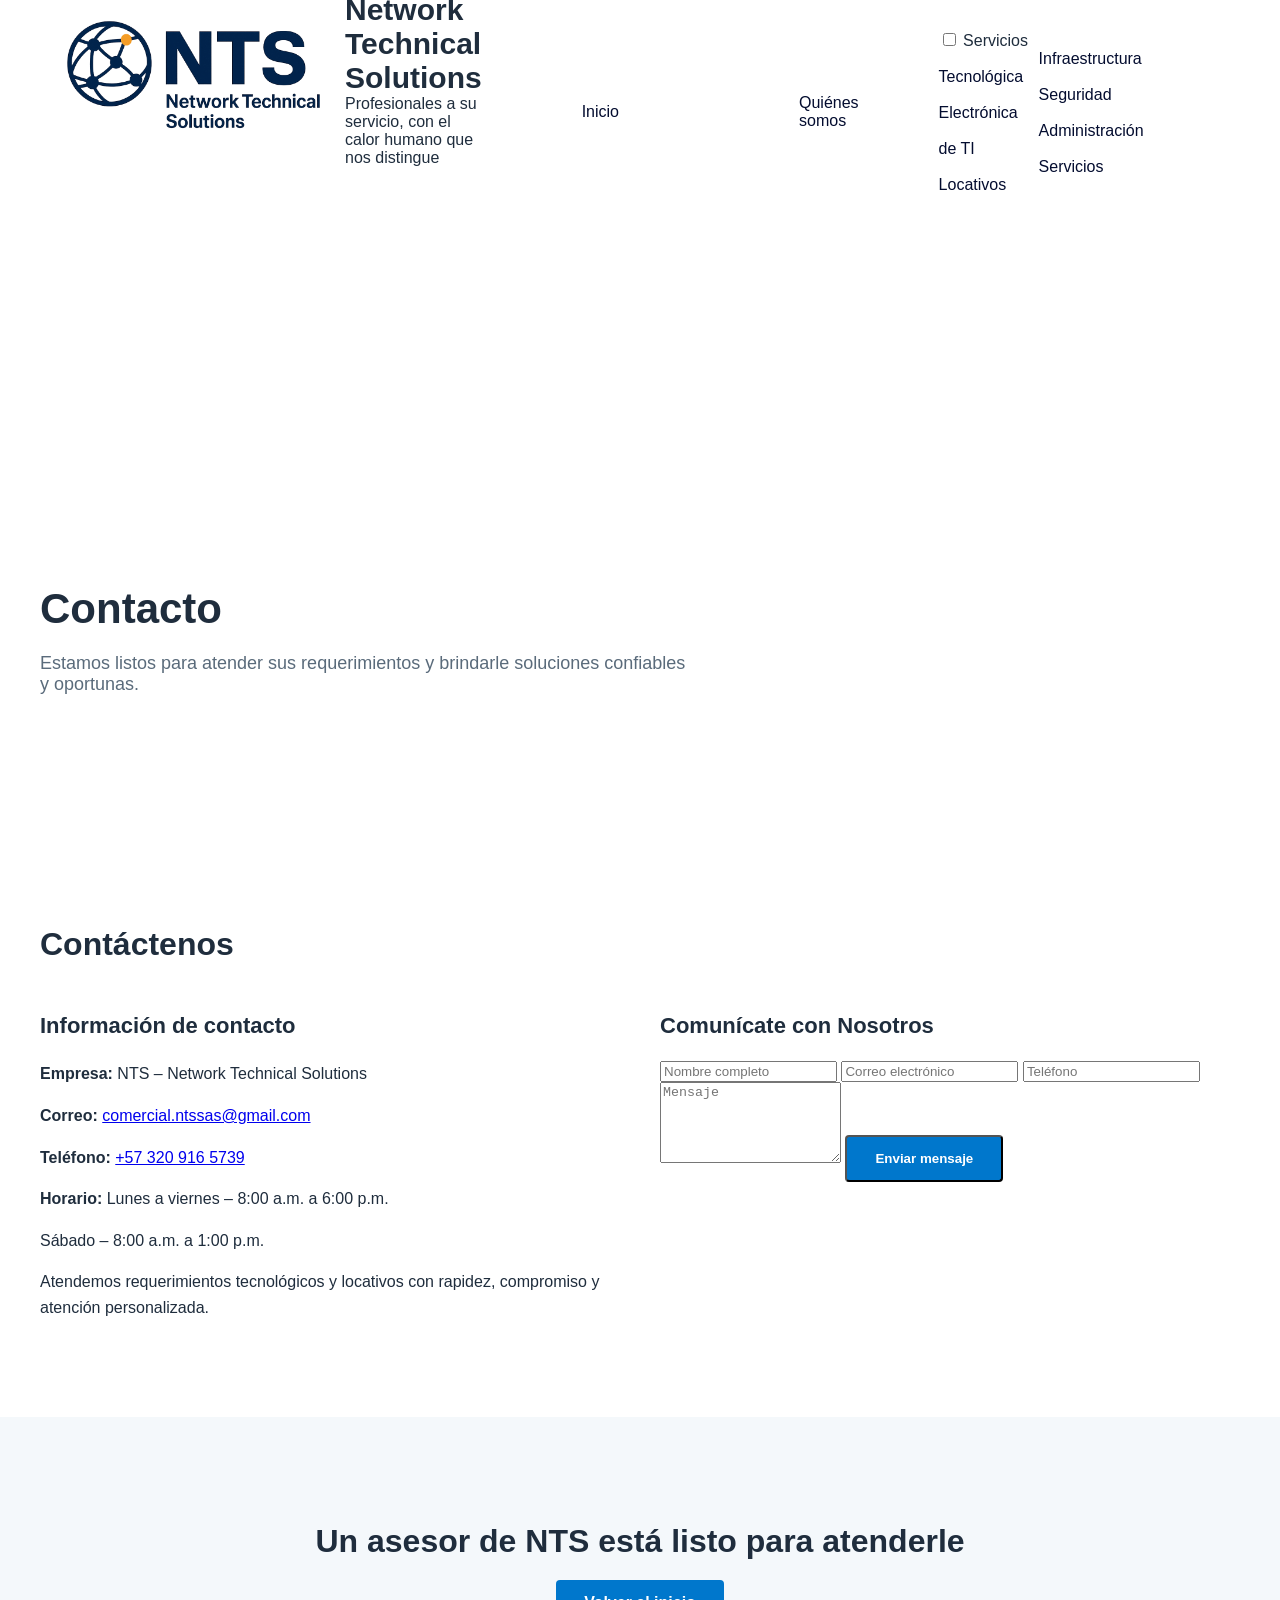
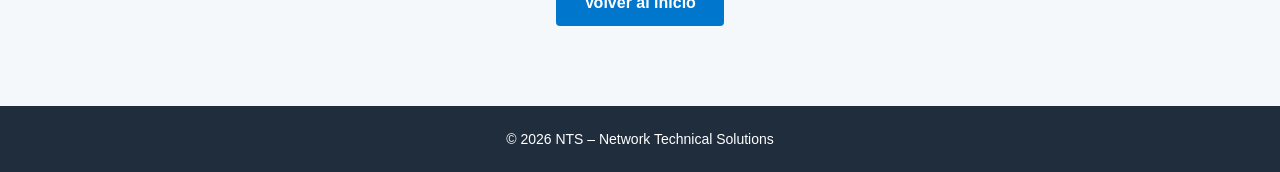
==== contacto.html @ 9fb63acd "Update contacto.html" ====
<!DOCTYPE html>
<html lang="es">
<head>
    <meta charset="UTF-8">
    <title>Contacto | NTS</title>
    <meta name="viewport" content="width=device-width, initial-scale=1.0">

    <link rel="stylesheet" href="css/style.css">
</head>

<body>

<!-- ================= HEADER ================= -->
<header>
    <div class="logo">
        <img src="img/logo-nts.png" alt="Logo NTS">
        <div class="logo-text">
            <h1>Network Technical Solutions</h1>
            <p>Profesionales a su servicio, con el calor humano que nos distingue</p>
        </div>
    </div>

     <nav class="main-nav">
    <a href="index.html">Inicio</a>
    <a href="quienes-somos.html">Quiénes somos</a>

    <div class="dropdown">
    <input type="checkbox" id="menu-servicios">
    <label for="menu-servicios">Servicios</label>

    <div class="dropdown-content">
        <a href="servicios-infraestructura.html">Infraestructura Tecnológica</a>
        <a href="servicios-seguridad-electronica.html">Seguridad Electrónica</a>
        <a href="servicios-administracion-ti.html">Administración de TI</a>
        <a href="servicios-locativos.html">Servicios Locativos</a>
    </div>
</div>

    <a href="contacto.html">Contacto</a>
<nav class="main-nav">
</header>

<!-- ================= HERO ================= -->
<section class="hero">
    <h2>Contacto</h2>
    <p>
        Estamos listos para atender sus requerimientos y brindarle
        soluciones confiables y oportunas.
    </p>
</section>

<!-- ================= CONTACTO ================= -->
<section>
    <h2 class="section-title">Contáctenos</h2>

    <div class="services">

        <!-- DATOS -->
        <div class="service-box">
            <h3>Información de contacto</h3>

            <p><strong>Empresa:</strong> NTS – Network Technical Solutions</p>

            <p><strong>Correo:</strong> 
            <a href="mailto:comercial.ntssas@gmail.com">comercial.ntssas@gmail.com</a>
            </p>

            <p><strong>Teléfono:</strong> 
            <a href="tel:+573209165739">+57 320 916 5739</a>
            </p>

            <p><strong>Horario:</strong> Lunes a viernes – 8:00 a.m. a 6:00 p.m.</p>
            <p>Sábado – 8:00 a.m. a 1:00 p.m.</p>

            <p>
                Atendemos requerimientos tecnológicos y locativos
                con rapidez, compromiso y atención personalizada.
            </p>
        </div>

        <!-- FORMULARIO -->
        <div class="service-box">
            <h3>Comunícate con Nosotros</h3>

            <form class="contact-form" action="https://formspree.io/f/mgonoewr" method="POST">

                <input type="text" name="nombre" placeholder="Nombre completo" required>

                <input type="email" name="email" placeholder="Correo electrónico" required>

                <input type="text" name="telefono" placeholder="Teléfono">

                <textarea name="mensaje" placeholder="Mensaje" rows="5" required></textarea>

                <button type="submit" class="btn">Enviar mensaje</button>

            </form>
        </div>

    </div>
</section>
<!-- ================= CTA ================= -->
<section class="cta">
    <h2>Un asesor de NTS está listo para atenderle</h2>
    <a href="index.html" class="btn">Volver al inicio</a>
</section>

<!-- ================= FOOTER ================= -->
<footer>
    © 2026 NTS – Network Technical Solutions
</footer>

</body>
</html>
---- css/style.css ----
/* =====================
   ESTILOS GENERALES
===================== */
body {
    margin: 0;
    font-family: Arial, Helvetica, sans-serif;
    color: #1f2d3d;
    background-color: #ffffff;
}

/* =====================
   HEADER
===================== */
header {
    position: relative;
    display: flex;
    align-items: flex-start;
    justify-content: space-between;
    padding: 30px 40px;

    min-height: 400px;

    background-size: contain;
    background-position: center 150px;
    background-repeat: no-repeat;

    animation: slider 25s infinite;
}

/* Animación */
@keyframes slider {
    10% {
        background-image: url("../img/foto-corporativa-2.png");
    }
    15% {
        background-image: url("../img/cableado.png");
    }
    50% {
        background-image: url("../img/seguridad.png");
    }
    75% {
        background-image: url("../img/infraestructura.png");
    }
    100% {
        background-image: url("../img/servicios-locativos.png");
    }
}
/* Asegura que el contenido esté sobre el overlay */
header * {
    position: center;
    z-index: 1;
}


/* =====================
   LOGO Y TEXTO
===================== */
.logo {
    display: flex;
    align-items: center;
    gap: 5px;
    margin-top: -100px; /* ⬅ SUBE EL LOGO */
}

.logo img {
    height: 300px;
}

.logo-text h1 {
    margin: 0;
    font-size: 30px;
    color: #1f2d3d;
}

.logo-text p {
    margin: 0;
    font-size: 16px;
    color: #1f2d3d;
}

/* =====================
   MENÚ
===================== */
.main-nav {
    display: flex;
    align-items: center;
    gap: 80px; /* ⬅ separación IGUAL para todos */
}
nav a {
    margin-left: 100px;
    text-decoration: none;
    color: #030c2f;
    font-weight: 500;
}

nav a:hover {
    color: #ffe4cf;
}

/* =====================
   HERO
===================== */
.hero {
    padding: 90px 40px;
    max-width: 1200px;
    margin: auto;
}

.hero h2 {
    font-size: 42px;
    max-width: 800px;
    margin-bottom: 20px;
}

.hero p {
    font-size: 18px;
    max-width: 650px;
    color: #5a6b7b;
    margin-bottom: 35px;
}

/* =====================
   BOTONES
===================== */
.btn {
    display: inline-block;
    padding: 14px 28px;
    background-color: #0077cc;
    color: #ffffff;
    text-decoration: none;
    border-radius: 4px;
    font-weight: bold;
}

.btn:hover {
    background-color: #005fa3;
}

/* =====================
   SECCIONES
===================== */
section {
    padding: 80px 40px;
    max-width: 1200px;
    margin: auto;
}

.section-title {
    font-size: 32px;
    margin-bottom: 50px;
}

/* =====================
   SERVICIOS
===================== */
.services {
    display: grid;
    grid-template-columns: repeat(auto-fit, minmax(280px, 1fr));
    gap: 40px;
}

.service-box h3 {
    margin-top: 0;
    font-size: 22px;
}

.service-box p {
    color: #1f2d3d;
    line-height: 1.6;
}

/* =====================
   PROCESO
===================== */
.process {
    display: grid;
    grid-template-columns: repeat(auto-fit, minmax(220px, 1fr));
    gap: 30px;
}

.process-step {
    border-left: 3px solid #0077cc;
    padding-left: 20px;
}

/* =====================
   CTA
===================== */
.cta {
    background-color: #f4f8fb;
    text-align: center;
    padding: 80px 40px;
}

.cta h2 {
    font-size: 32px;
    margin-bottom: 20px;
}

/* =====================
   FOOTER
===================== */
footer {
    background-color: #1f2d3d;
    color: #ffffff;
    text-align: center;
    padding: 25px;
    font-size: 14px;
}
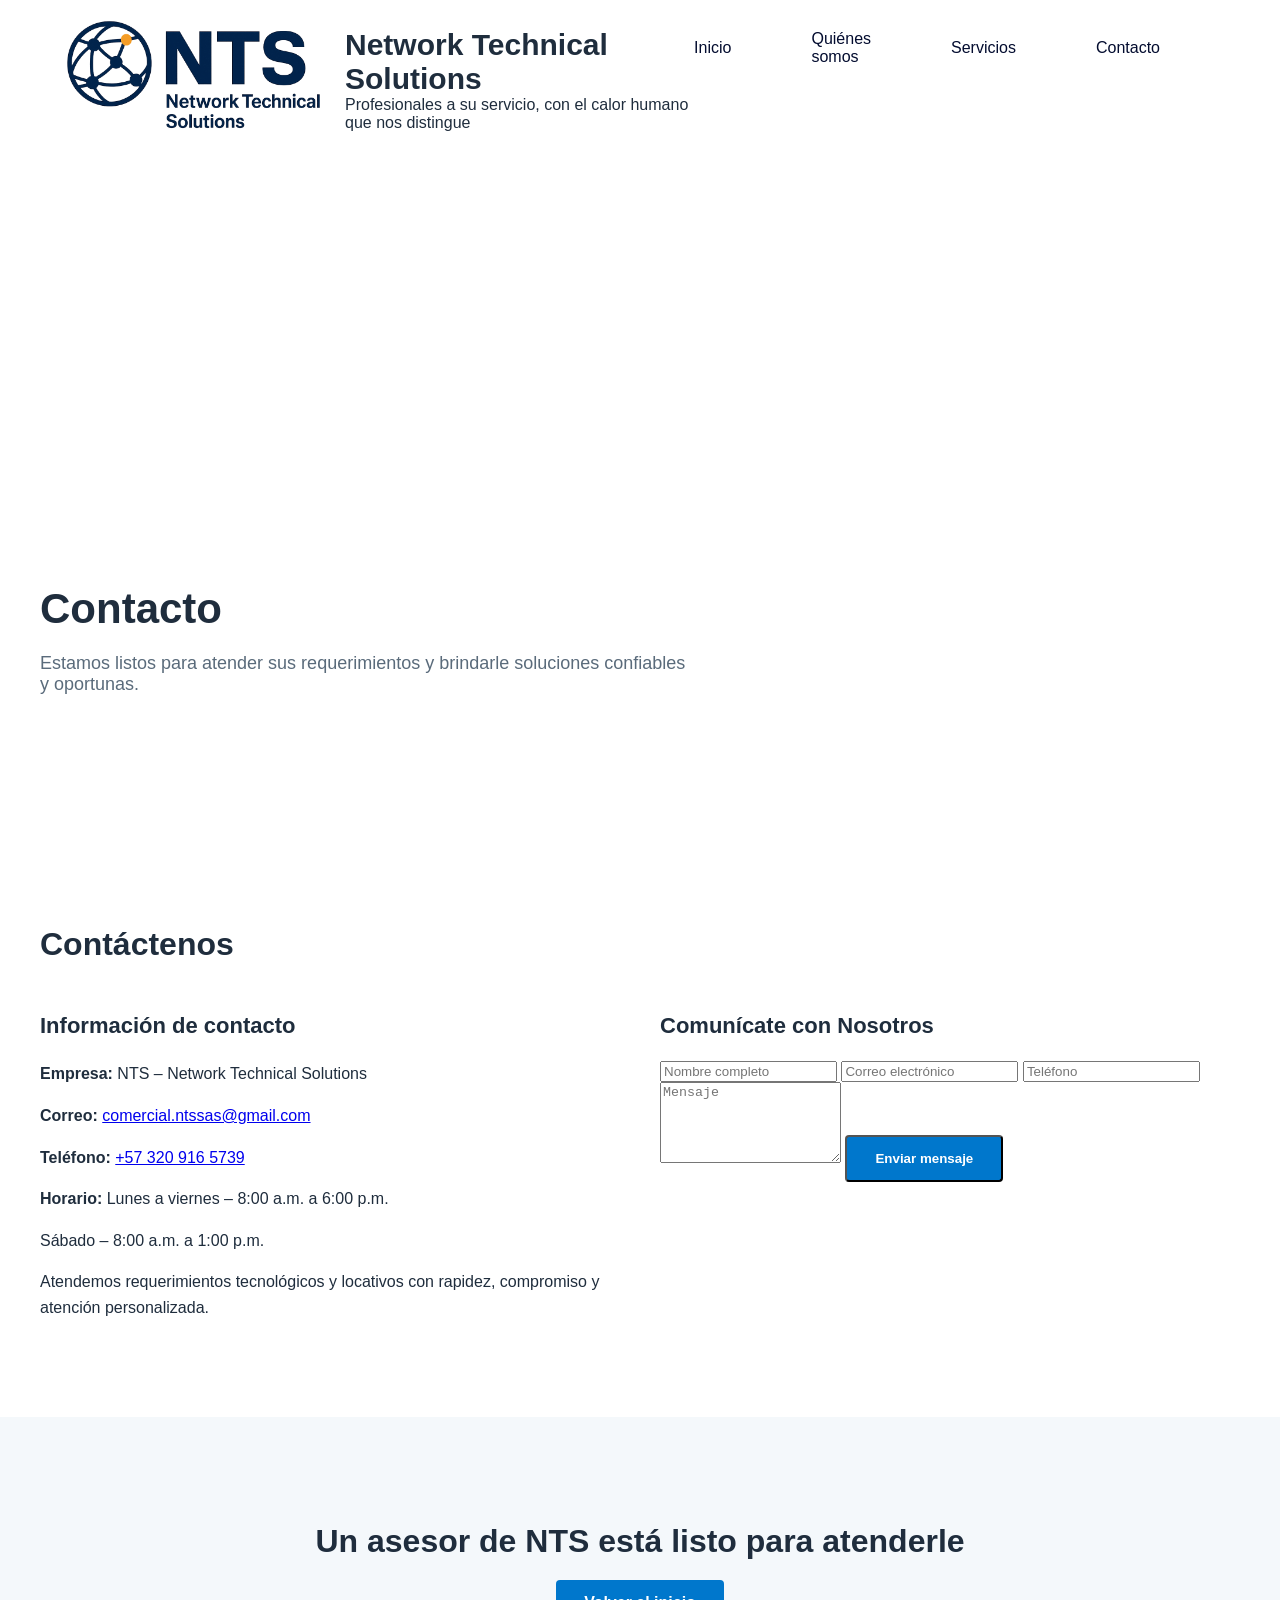
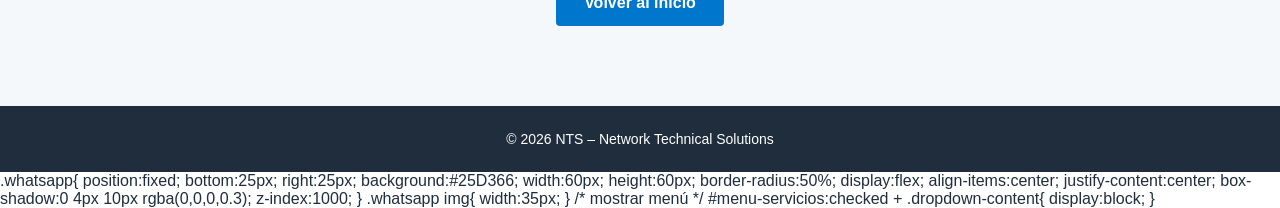
==== commit 6e8d84f8: "Update contacto.html" ====
--- a/contacto.html
+++ b/contacto.html
@@ -110,5 +110,27 @@
     © 2026 NTS – Network Technical Solutions
 </footer>
 
-</body>
+</body>.whatsapp{
+position:fixed;
+bottom:25px;
+right:25px;
+background:#25D366;
+width:60px;
+height:60px;
+border-radius:50%;
+display:flex;
+align-items:center;
+justify-content:center;
+box-shadow:0 4px 10px rgba(0,0,0,0.3);
+z-index:1000;
+}
+
+.whatsapp img{
+width:35px;
+}
+
+/* mostrar menú */
+#menu-servicios:checked + .dropdown-content{
+display:block;
+}
 </html>
--- a/css/style.css
+++ b/css/style.css
@@ -47,7 +47,7 @@
 }
 /* Asegura que el contenido esté sobre el overlay */
 header * {
-    position: center;
+    position: relative;
     z-index: 1;
 }
 
@@ -87,7 +87,6 @@
     gap: 80px; /* ⬅ separación IGUAL para todos */
 }
 nav a {
-    margin-left: 100px;
     text-decoration: none;
     color: #030c2f;
     font-weight: 500;
@@ -207,3 +206,120 @@
     padding: 25px;
     font-size: 14px;
 }
+
+/* =====================
+   MENÚ DESPLEGABLE
+===================== */
+
+.dropdown{
+position:relative;
+display:inline-block;
+}
+
+/* ocultar checkbox */
+.dropdown input{
+display:none;
+}
+
+/* estilo del botón servicios */
+.dropdown label{
+color:#030c2f;
+font-weight:500;
+cursor:pointer;
+}
+
+/* menú oculto */
+.dropdown-content{
+display:none;
+position:absolute;
+top:35px;
+left:0;
+background:#ffffff;
+min-width:260px;
+box-shadow:0 8px 20px rgba(0,0,0,0.15);
+border-radius:6px;
+overflow:hidden;
+z-index:1000;
+}
+
+/* links */
+.dropdown-content a{
+display:block;
+padding:12px 18px;
+color:#1f2d3d;
+text-decoration:none;
+font-size:15px;
+}
+
+.dropdown-content a:hover{
+background:#f2f6fa;
+}
+.whatsapp{
+position:fixed;
+bottom:25px;
+right:25px;
+background:#25D366;
+width:60px;
+height:60px;
+border-radius:50%;
+display:flex;
+align-items:center;
+justify-content:center;
+box-shadow:0 4px 10px rgba(0,0,0,0.3);
+z-index:1000;
+}
+
+.whatsapp img{
+width:35px;
+}
+
+/* mostrar menú */
+#menu-servicios:checked + .dropdown-content{
+display:block;
+}
+/* =====================
+   MODO CELULAR (AGREGAR)
+===================== */
+
+@media (max-width:768px){
+
+header{
+flex-direction:column;
+align-items:center;
+padding:20px;
+}
+
+.logo{
+flex-direction:column;
+margin-top:0;
+text-align:center;
+}
+
+.logo img{
+height:150px;
+}
+
+.main-nav{
+flex-direction:column;
+gap:15px;
+margin-top:20px;
+}
+
+.hero{
+padding:40px 20px;
+text-align:center;
+}
+
+.hero h2{
+font-size:28px;
+}
+
+.hero p{
+font-size:16px;
+}
+
+section{
+padding:50px 20px;
+}
+
+}
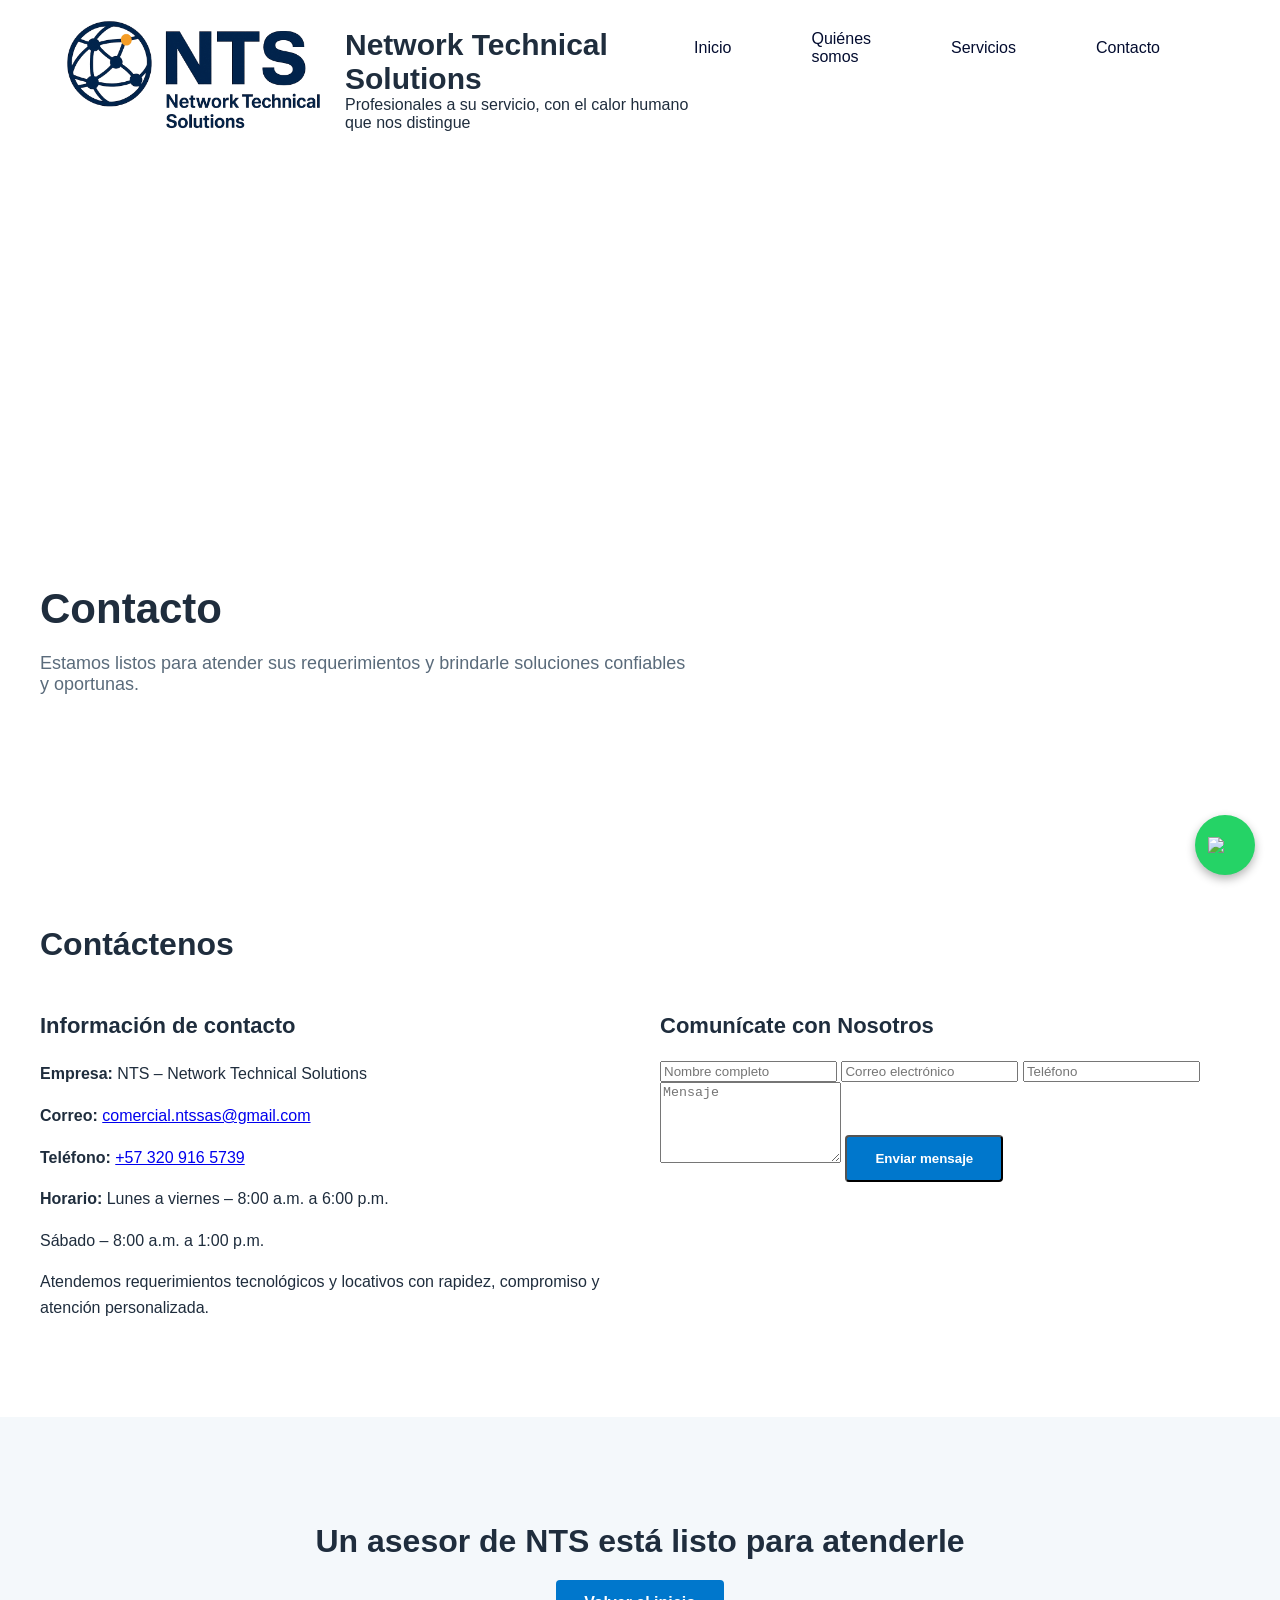
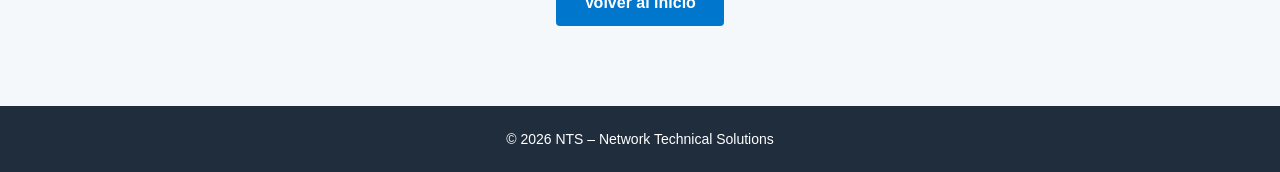
==== commit 8c7d8af1: "Update contacto.html" ====
--- a/contacto.html
+++ b/contacto.html
@@ -37,7 +37,7 @@
 </div>
 
     <a href="contacto.html">Contacto</a>
-<nav class="main-nav">
+<nav>
 </header>
 
 <!-- ================= HERO ================= -->
@@ -109,28 +109,12 @@
 <footer>
     © 2026 NTS – Network Technical Solutions
 </footer>
+    
+    <!-- BOTÓN DE WHATSAPP (AGREGAR AQUÍ) -->
+<a href="https://wa.me/573209165739" class="whatsapp" target="_blank">
+<img src="https://cdn-icons-png.flaticon.com/512/733/733585.png">
+</a>
+<!-- FIN BOTÓN -->
 
-</body>.whatsapp{
-position:fixed;
-bottom:25px;
-right:25px;
-background:#25D366;
-width:60px;
-height:60px;
-border-radius:50%;
-display:flex;
-align-items:center;
-justify-content:center;
-box-shadow:0 4px 10px rgba(0,0,0,0.3);
-z-index:1000;
-}
-
-.whatsapp img{
-width:35px;
-}
-
-/* mostrar menú */
-#menu-servicios:checked + .dropdown-content{
-display:block;
-}
+</body>
 </html>
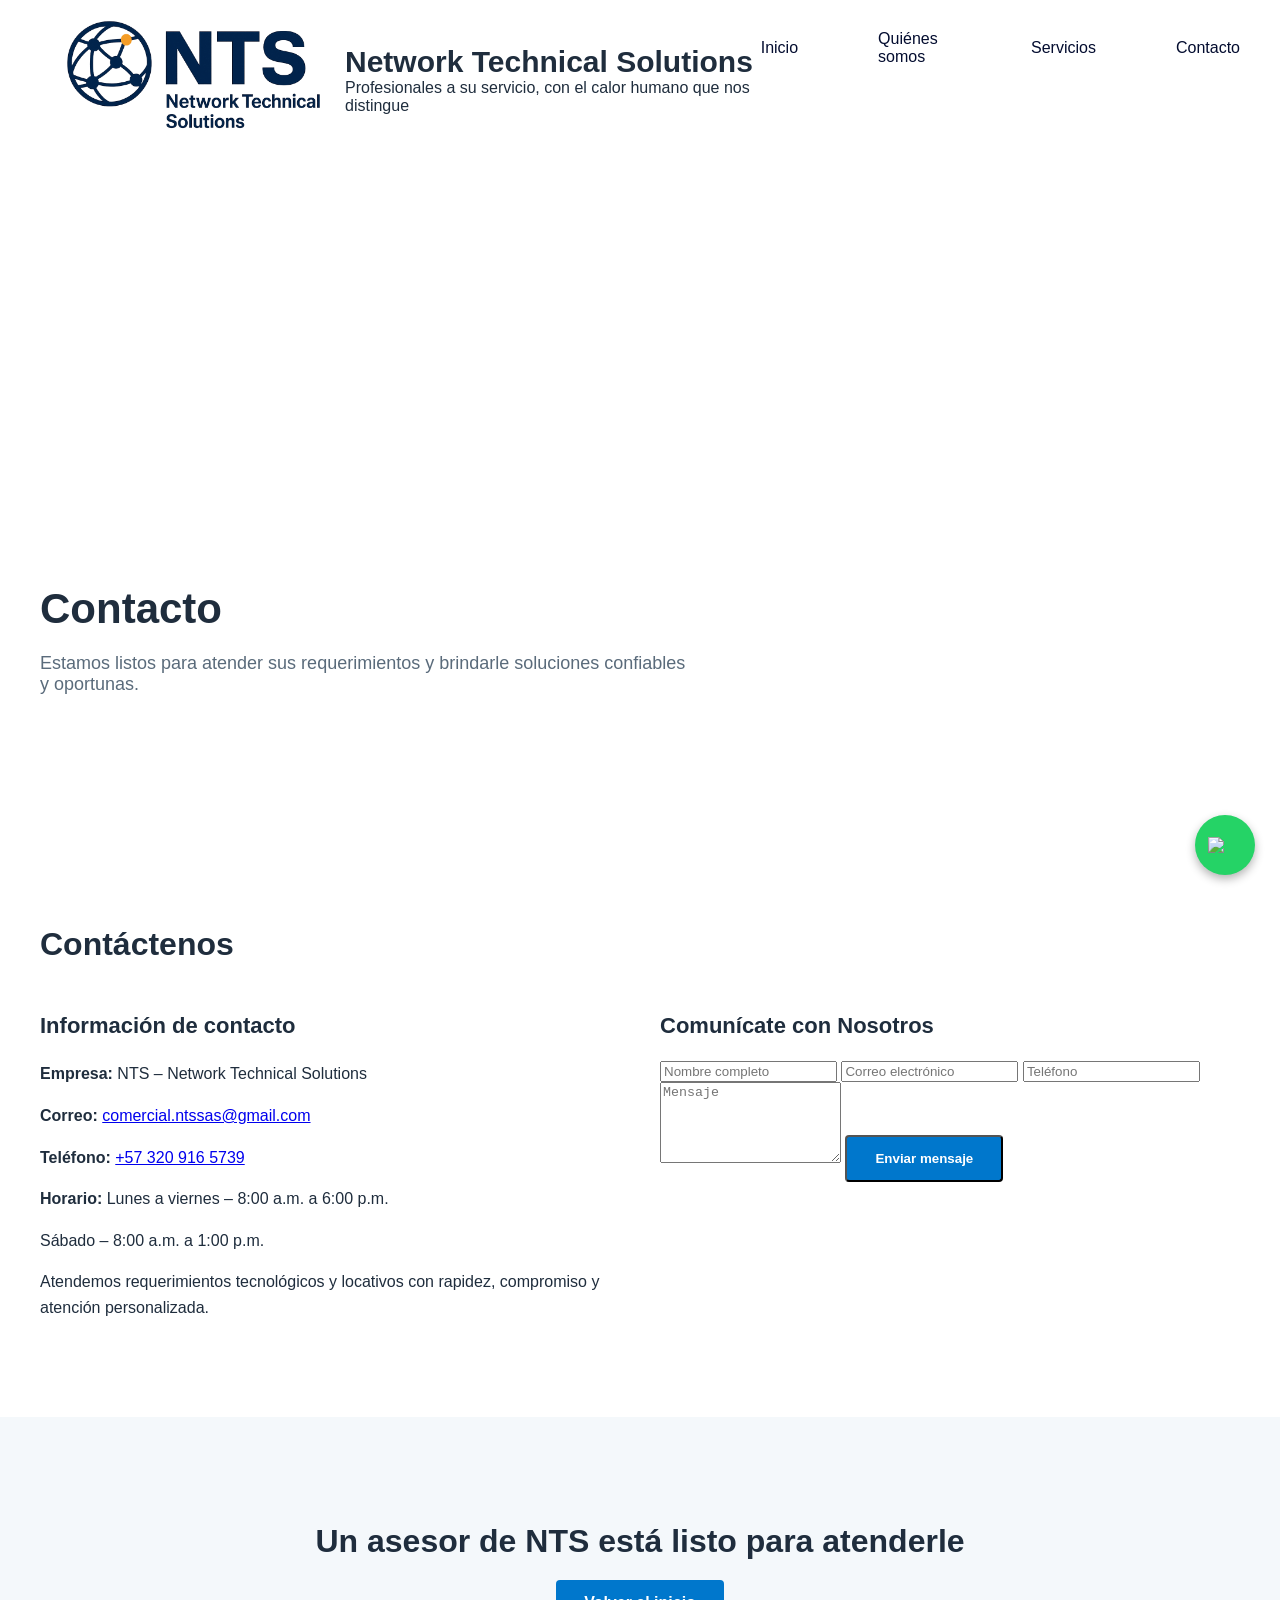
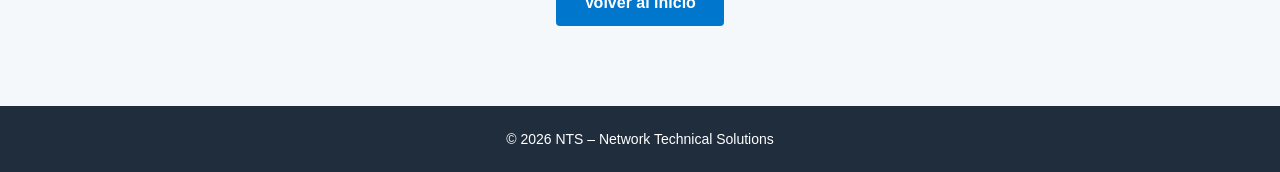
==== commit f6fceb99: "Update contacto.html" ====
--- a/contacto.html
+++ b/contacto.html
@@ -37,7 +37,7 @@
 </div>
 
     <a href="contacto.html">Contacto</a>
-<nav>
+     </nav>
 </header>
 
 <!-- ================= HERO ================= -->
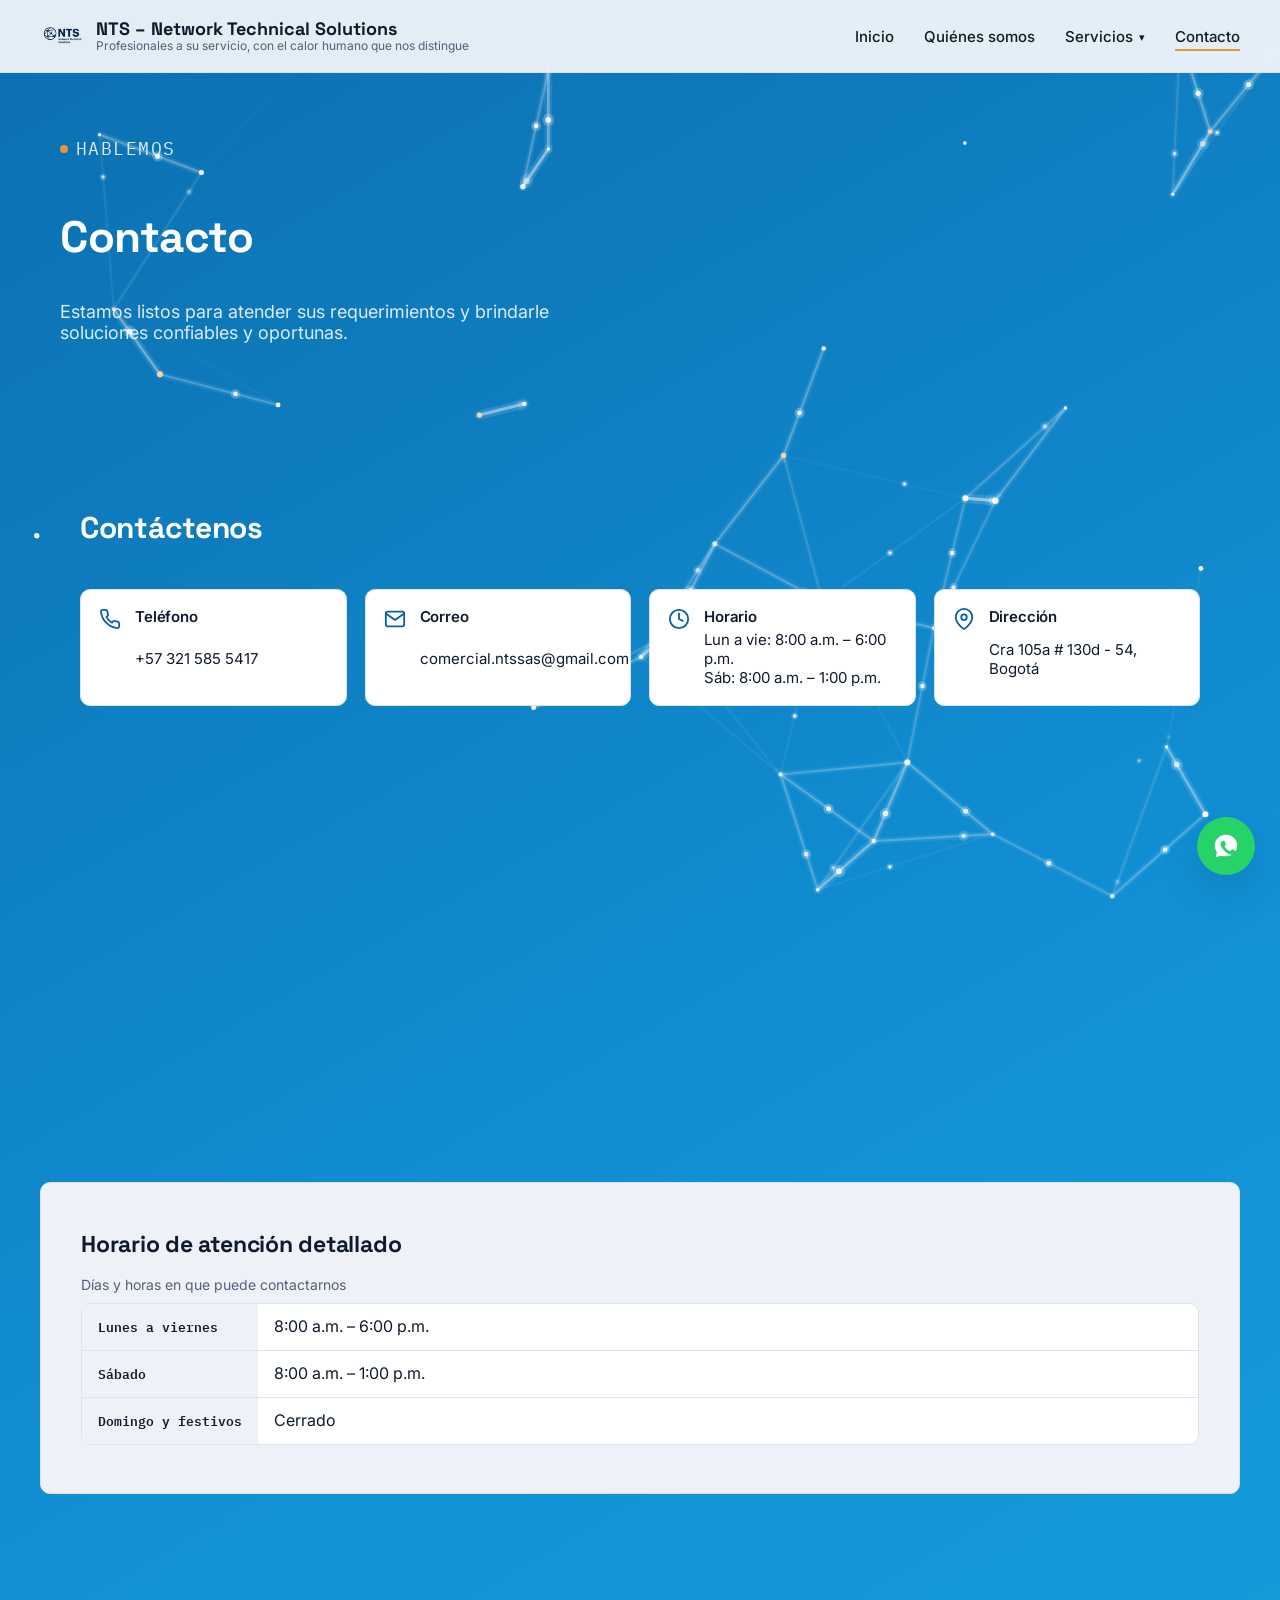
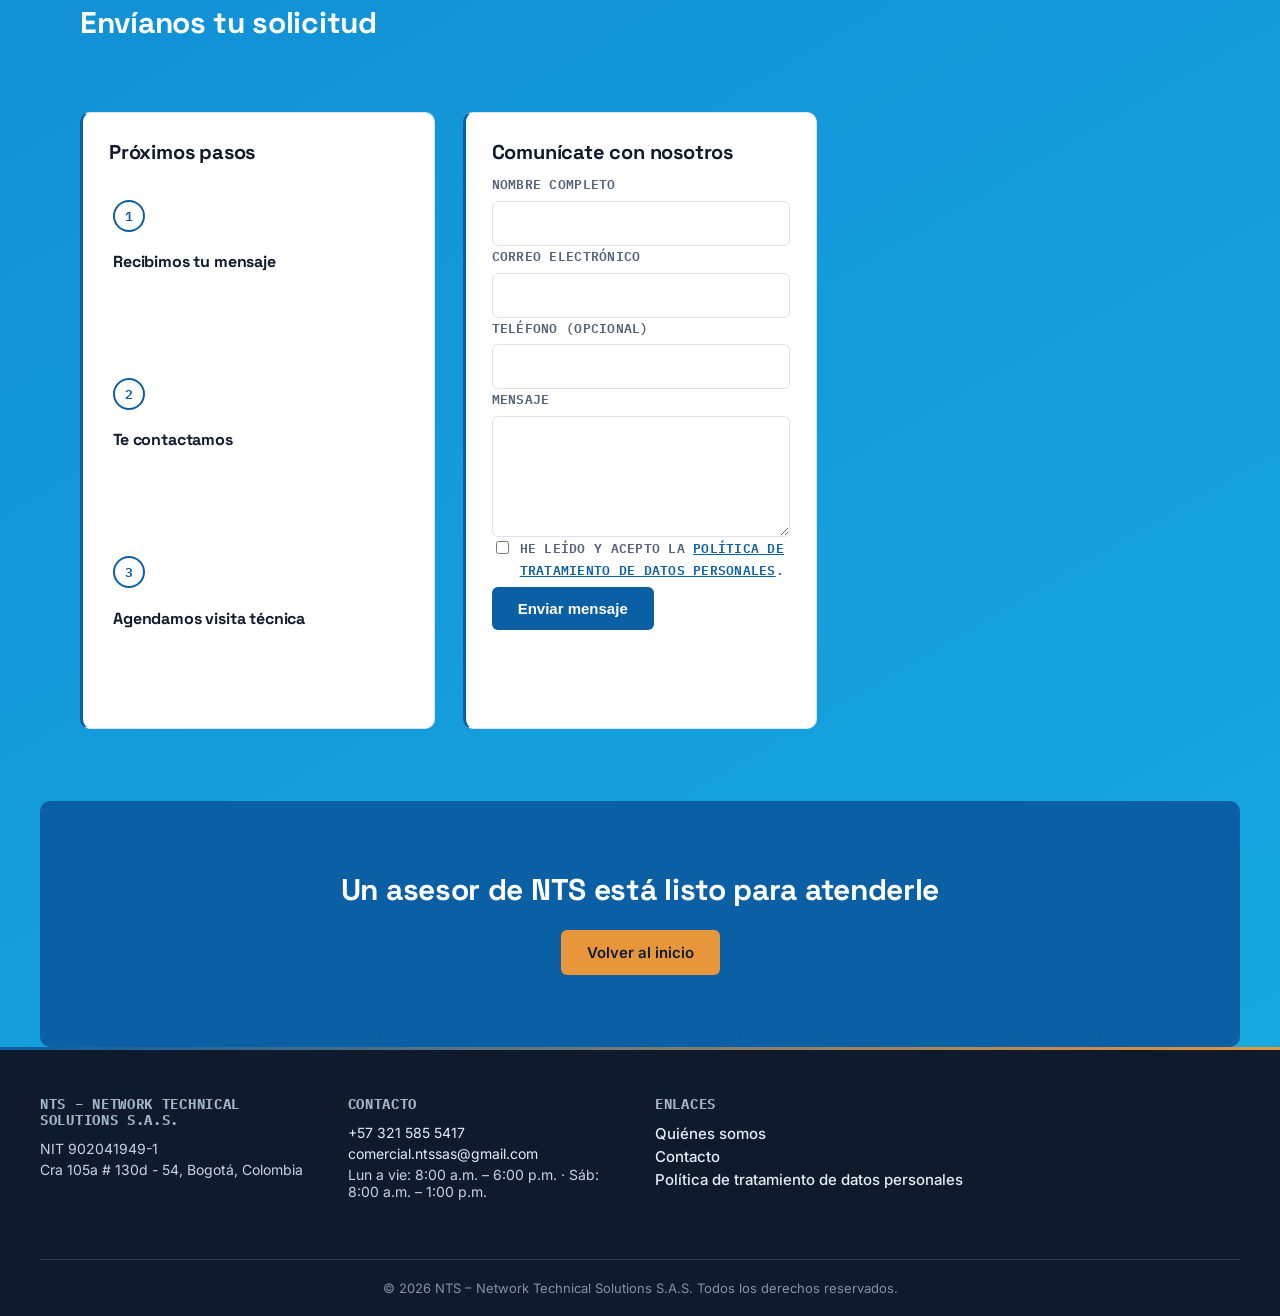
==== commit d70c5817: "Actualización sitio web V5" ====
--- a/contacto.html
+++ b/contacto.html
@@ -2,119 +2,282 @@
 <html lang="es">
 <head>
     <meta charset="UTF-8">
-    <title>Contacto | NTS</title>
+    <title>Contacto | NTS – Network Technical Solutions</title>
     <meta name="viewport" content="width=device-width, initial-scale=1.0">
-
-    <link rel="stylesheet" href="css/style.css">
+    <meta name="description" content="Comuníquese con NTS para solicitar asesoría en infraestructura tecnológica, seguridad electrónica, TI o servicios locativos. Teléfono, correo y formulario de contacto.">
+    <link rel="canonical" href="https://ntssas.com/contacto.html">
+
+    <link rel="icon" href="img/favicon.ico" sizes="any">
+    <link rel="icon" type="image/png" sizes="32x32" href="img/favicon-32.png">
+    <link rel="apple-touch-icon" href="img/apple-touch-icon.png">
+
+    <!-- Open Graph -->
+    <meta property="og:type" content="website">
+    <meta property="og:title" content="Contacto | NTS – Network Technical Solutions">
+    <meta property="og:description" content="Comuníquese con NTS para solicitar asesoría en infraestructura tecnológica, seguridad electrónica, TI o servicios locativos. Teléfono, correo y formulario de contacto.">
+    <meta property="og:image" content="https://ntssas.com/img/og-image.webp">
+    <meta property="og:url" content="https://ntssas.com/contacto.html">
+    <meta property="og:locale" content="es_CO">
+    <meta property="og:site_name" content="NTS &ndash; Network Technical Solutions">
+
+    <!-- Twitter Card -->
+    <meta name="twitter:card" content="summary_large_image">
+    <meta name="twitter:title" content="Contacto | NTS – Network Technical Solutions">
+    <meta name="twitter:description" content="Comuníquese con NTS para solicitar asesoría en infraestructura tecnológica, seguridad electrónica, TI o servicios locativos. Teléfono, correo y formulario de contacto.">
+    <meta name="twitter:image" content="https://ntssas.com/img/og-image.webp">
+    <script src="js/contact-form.js" defer></script>
+
+    <link rel="preconnect" href="https://fonts.googleapis.com">
+    <link rel="preconnect" href="https://fonts.gstatic.com" crossorigin>
+    <link href="https://fonts.googleapis.com/css2?family=Space+Grotesk:wght@500;600;700&family=Inter:wght@400;500;600&family=IBM+Plex+Mono:wght@500&display=swap" rel="stylesheet">
+
+    <link rel="stylesheet" href="css/styles.css">
+    <script src="js/analytics.js"></script>
+    <script type="application/ld+json">
+    {
+      "@context": "https://schema.org",
+      "@type": "LocalBusiness",
+      "name": "NTS \u2013 Network Technical Solutions S.A.S",
+      "image": "https://ntssas.com/img/og-image.webp",
+      "url": "https://ntssas.com/",
+      "telephone": "+57-321-585-5417",
+      "email": "comercial.ntssas@gmail.com",
+      "taxID": "902041949-1",
+      "priceRange": "$$",
+      "address": {
+        "@type": "PostalAddress",
+        "streetAddress": "Cra 105a # 130d - 54",
+        "addressLocality": "Bogot\u00e1",
+        "addressRegion": "Bogot\u00e1 D.C.",
+        "addressCountry": "CO"
+      },
+      "openingHoursSpecification": [
+        {
+          "@type": "OpeningHoursSpecification",
+          "dayOfWeek": ["Monday", "Tuesday", "Wednesday", "Thursday", "Friday"],
+          "opens": "08:00",
+          "closes": "18:00"
+        },
+        {
+          "@type": "OpeningHoursSpecification",
+          "dayOfWeek": ["Saturday"],
+          "opens": "08:00",
+          "closes": "13:00"
+        }
+      ],
+      "sameAs": []
+    }
+    </script>
 </head>
 
 <body>
-
-<!-- ================= HEADER ================= -->
+<canvas id="fondo-red" aria-hidden="true"></canvas>
+
 <header>
-    <div class="logo">
-        <img src="img/logo-nts.png" alt="Logo NTS">
-        <div class="logo-text">
-            <h1>Network Technical Solutions</h1>
+    <figure class="logo">
+        <img src="img/logo-nts.webp" alt="Logo NTS – Network Technical Solutions" width="220" height="220">
+        <figcaption class="logo-text">
+            <p class="brand-name">NTS &ndash; Network Technical Solutions</p>
             <p>Profesionales a su servicio, con el calor humano que nos distingue</p>
-        </div>
-    </div>
-
-     <nav class="main-nav">
-    <a href="index.html">Inicio</a>
-    <a href="quienes-somos.html">Quiénes somos</a>
-
-    <div class="dropdown">
-    <input type="checkbox" id="menu-servicios">
-    <label for="menu-servicios">Servicios</label>
-
-    <div class="dropdown-content">
-        <a href="servicios-infraestructura.html">Infraestructura Tecnológica</a>
-        <a href="servicios-seguridad-electronica.html">Seguridad Electrónica</a>
-        <a href="servicios-administracion-ti.html">Administración de TI</a>
-        <a href="servicios-locativos.html">Servicios Locativos</a>
-    </div>
-</div>
-
-    <a href="contacto.html">Contacto</a>
-     </nav>
+        </figcaption>
+    </figure>
+
+    <nav class="main-nav">
+    <ul>
+        <li><a href="index.html">Inicio</a></li>
+        <li><a href="quienes-somos.html">Quiénes somos</a></li>
+            <li class="dropdown">
+            <button type="button" class="dropdown-toggle" aria-haspopup="true" aria-expanded="false" id="menu-servicios-btn">
+                Servicios <span class="chevron" aria-hidden="true">&#9662;</span>
+            </button>
+            <ul class="dropdown-content" role="menu" aria-labelledby="menu-servicios-btn">
+                    <li role="none"><a role="menuitem" href="servicios-infraestructura.html">Infraestructura Tecnológica</a></li>
+                    <li role="none"><a role="menuitem" href="servicios-seguridad-electronica.html">Seguridad Electrónica</a></li>
+                    <li role="none"><a role="menuitem" href="servicios-administracion-ti.html">Administración de TI</a></li>
+                    <li role="none"><a role="menuitem" href="servicios-locativos.html">Servicios Locativos</a></li>
+                </ul>
+        </li>
+        <li><a href="contacto.html" aria-current="page">Contacto</a></li>
+    
+    </ul>
+    </nav>
 </header>
 
-<!-- ================= HERO ================= -->
+<main>
+
+<!-- HERO -->
 <section class="hero">
-    <h2>Contacto</h2>
+    <p class="eyebrow">Hablemos</p>
+    <h1>Contacto</h1>
     <p>
         Estamos listos para atender sus requerimientos y brindarle
         soluciones confiables y oportunas.
     </p>
 </section>
 
-<!-- ================= CONTACTO ================= -->
+<!-- CONTACTO -->
 <section>
-    <h2 class="section-title">Contáctenos</h2>
-
-    <div class="services">
-
-        <!-- DATOS -->
-        <div class="service-box">
-            <h3>Información de contacto</h3>
-
-            <p><strong>Empresa:</strong> NTS – Network Technical Solutions</p>
-
-            <p><strong>Correo:</strong> 
-            <a href="mailto:comercial.ntssas@gmail.com">comercial.ntssas@gmail.com</a>
-            </p>
-
-            <p><strong>Teléfono:</strong> 
-            <a href="tel:+573209165739">+57 320 916 5739</a>
-            </p>
-
-            <p><strong>Horario:</strong> Lunes a viernes – 8:00 a.m. a 6:00 p.m.</p>
-            <p>Sábado – 8:00 a.m. a 1:00 p.m.</p>
-
-            <p>
-                Atendemos requerimientos tecnológicos y locativos
-                con rapidez, compromiso y atención personalizada.
-            </p>
-        </div>
-
-        <!-- FORMULARIO -->
-        <div class="service-box">
-            <h3>Comunícate con Nosotros</h3>
-
-            <form class="contact-form" action="https://formspree.io/f/mgonoewr" method="POST">
-
-                <input type="text" name="nombre" placeholder="Nombre completo" required>
-
-                <input type="email" name="email" placeholder="Correo electrónico" required>
-
-                <input type="text" name="telefono" placeholder="Teléfono">
-
-                <textarea name="mensaje" placeholder="Mensaje" rows="5" required></textarea>
-
-                <button type="submit" class="btn">Enviar mensaje</button>
-
-            </form>
-        </div>
-
-    </div>
-</section>
-<!-- ================= CTA ================= -->
+    <h2 class="section-title">Cont&aacute;ctenos</h2>
+
+    <ul class="contact-cards">
+        <li class="contact-card">
+            <svg class="icon" viewBox="0 0 24 24" fill="none" stroke="currentColor" stroke-width="2" stroke-linecap="round" stroke-linejoin="round" aria-hidden="true"><path d="M22 16.92v3a2 2 0 0 1-2.18 2 19.79 19.79 0 0 1-8.63-3.07 19.5 19.5 0 0 1-6-6 19.79 19.79 0 0 1-3.07-8.67A2 2 0 0 1 4.11 2h3a2 2 0 0 1 2 1.72c.127.96.362 1.903.7 2.81a2 2 0 0 1-.45 2.11L8.09 9.91a16 16 0 0 0 6 6l1.27-1.27a2 2 0 0 1 2.11-.45c.907.338 1.85.573 2.81.7A2 2 0 0 1 22 16.92z"/></svg>
+            <h3>Tel&eacute;fono</h3>
+            <p><a href="tel:+573215855417">+57 321 585 5417</a></p>
+        </li>
+        <li class="contact-card">
+            <svg class="icon" viewBox="0 0 24 24" fill="none" stroke="currentColor" stroke-width="2" stroke-linecap="round" stroke-linejoin="round" aria-hidden="true"><path d="M4 4h16v16H4z" stroke="none"/><path d="M22 6 12 13 2 6"/><rect x="2" y="4" width="20" height="16" rx="2"/></svg>
+            <h3>Correo</h3>
+            <p><a href="mailto:comercial.ntssas@gmail.com">comercial.ntssas@gmail.com</a></p>
+        </li>
+        <li class="contact-card">
+            <svg class="icon" viewBox="0 0 24 24" fill="none" stroke="currentColor" stroke-width="2" stroke-linecap="round" stroke-linejoin="round" aria-hidden="true"><circle cx="12" cy="12" r="10"/><path d="M12 6v6l4 2"/></svg>
+            <h3>Horario</h3>
+            <p>Lun a vie: 8:00 a.m. &ndash; 6:00 p.m.</p>
+            <p>S&aacute;b: 8:00 a.m. &ndash; 1:00 p.m.</p>
+        </li>
+        <li class="contact-card">
+            <svg class="icon" viewBox="0 0 24 24" fill="none" stroke="currentColor" stroke-width="2" stroke-linecap="round" stroke-linejoin="round" aria-hidden="true"><path d="M21 10c0 7-9 13-9 13s-9-6-9-13a9 9 0 0 1 18 0z"/><circle cx="12" cy="10" r="3"/></svg>
+            <h3>Direcci&oacute;n</h3>
+            <p>Cra 105a # 130d - 54, Bogot&aacute;</p>
+        </li>
+    </ul>
+
+    <iframe
+        class="map-embed"
+        title="Ubicaci&oacute;n de NTS &ndash; Network Technical Solutions"
+        src="https://www.google.com/maps?q=Cra+105a+%23+130d+-+54%2C+Bogot%C3%A1%2C+Colombia&output=embed"
+        loading="lazy"
+        referrerpolicy="no-referrer-when-downgrade">
+    </iframe>
+</section>
+
+<!-- HORARIO DETALLADO -->
+<aside aria-labelledby="horario-titulo">
+    <h2 id="horario-titulo" class="section-title">Horario de atenci&oacute;n detallado</h2>
+    <p class="schedule-caption">D&iacute;as y horas en que puede contactarnos</p>
+    <dl class="schedule-list">
+        <dt>Lunes a viernes</dt>
+        <dd>8:00 a.m. &ndash; 6:00 p.m.</dd>
+        <dt>S&aacute;bado</dt>
+        <dd>8:00 a.m. &ndash; 1:00 p.m.</dd>
+        <dt>Domingo y festivos</dt>
+        <dd>Cerrado</dd>
+    </dl>
+</aside>
+
+<!-- FORMULARIO Y PROCESO -->
+<section class="services-grid">
+    <h2 class="section-title">Env&iacute;anos tu solicitud</h2>
+
+    <article class="service-box">
+        <h3>Pr&oacute;ximos pasos</h3>
+        <ol class="process" style="grid-template-columns:1fr;">
+            <li class="process-step">
+                <span class="step-number" aria-hidden="true">1</span>
+                <h4>Recibimos tu mensaje</h4>
+                <p>Tu solicitud llega directamente a nuestro equipo comercial.</p>
+            </li>
+            <li class="process-step">
+                <span class="step-number" aria-hidden="true">2</span>
+                <h4>Te contactamos</h4>
+                <p>Un asesor de NTS te escribe o llama en menos de 24 horas h&aacute;biles.</p>
+            </li>
+            <li class="process-step">
+                <span class="step-number" aria-hidden="true">3</span>
+                <h4>Agendamos visita t&eacute;cnica</h4>
+                <p>Coordinamos una visita o reuni&oacute;n para entender a fondo tu necesidad.</p>
+            </li>
+        </ol>
+    </article>
+
+    <article class="service-box">
+        <h3>Comun&iacute;cate con nosotros</h3>
+
+        <form class="contact-form" action="https://formspree.io/f/mgonoewr" method="POST">
+
+            <p class="form-field">
+                <label for="nombre">Nombre completo</label>
+                <input type="text" id="nombre" name="nombre" required minlength="3">
+            </p>
+
+            <p class="form-field">
+                <label for="email">Correo electr&oacute;nico</label>
+                <input type="email" id="email" name="email" required>
+            </p>
+
+            <p class="form-field">
+                <label for="telefono">Tel&eacute;fono (opcional)</label>
+                <input type="tel" id="telefono" name="telefono">
+            </p>
+
+            <p class="form-field">
+                <label for="mensaje">Mensaje</label>
+                <textarea id="mensaje" name="mensaje" rows="5" required minlength="10"></textarea>
+            </p>
+
+            <!-- Honeypot anti-spam: campo oculto, invisible para personas -->
+            <p class="hp-field" aria-hidden="true">
+                <label for="sitio_web">No completar este campo</label>
+                <input type="text" id="sitio_web" name="sitio_web" tabindex="-1" autocomplete="off">
+            </p>
+
+            <label class="form-check">
+                <input type="checkbox" id="privacidad" name="privacidad" required>
+                <span>He le&iacute;do y acepto la <a href="politica-tratamiento-datos.html" target="_blank" rel="noopener noreferrer">pol&iacute;tica de tratamiento de datos personales</a>.</span>
+            </label>
+
+            <button type="submit" class="btn">Enviar mensaje</button>
+            <p class="form-status" role="status" aria-live="polite"></p>
+        </form>
+    </article>
+
+</section>
+
+<!-- CTA -->
 <section class="cta">
-    <h2>Un asesor de NTS está listo para atenderle</h2>
-    <a href="index.html" class="btn">Volver al inicio</a>
-</section>
-
-<!-- ================= FOOTER ================= -->
+    <h2>Un asesor de NTS est&aacute; listo para atenderle</h2>
+    <a href="index.html" class="btn btn--amber">Volver al inicio</a>
+</section>
+
+</main>
+
 <footer>
-    © 2026 NTS – Network Technical Solutions
+    <section>
+        <h3>NTS &ndash; Network Technical Solutions S.A.S.</h3>
+        <address>
+            <p>NIT 902041949-1</p>
+            <p>Cra 105a # 130d - 54, Bogot&aacute;, Colombia</p>
+        </address>
+    </section>
+    <section>
+        <h3>Contacto</h3>
+        <address>
+            <p><a href="tel:+573215855417">+57 321 585 5417</a></p>
+            <p><a href="mailto:comercial.ntssas@gmail.com">comercial.ntssas@gmail.com</a></p>
+            <p>Lun a vie: 8:00 a.m. &ndash; 6:00 p.m. &middot; S&aacute;b: 8:00 a.m. &ndash; 1:00 p.m.</p>
+        </address>
+    </section>
+    <nav aria-label="Enlaces del pie de p&aacute;gina">
+        <h3>Enlaces</h3>
+        <p><a href="quienes-somos.html">Qui&eacute;nes somos</a></p>
+        <p><a href="contacto.html">Contacto</a></p>
+        <p><a href="politica-tratamiento-datos.html">Pol&iacute;tica de tratamiento de datos personales</a></p>
+    </nav>
+    <p class="footer-bottom">
+        &copy; 2026 NTS &ndash; Network Technical Solutions S.A.S. Todos los derechos reservados.
+    </p>
 </footer>
-    
-    <!-- BOTÓN DE WHATSAPP (AGREGAR AQUÍ) -->
-<a href="https://wa.me/573209165739" class="whatsapp" target="_blank">
-<img src="https://cdn-icons-png.flaticon.com/512/733/733585.png">
+
+<a href="https://wa.me/573215855417?text=Hola%2C%20quiero%20informaci%C3%B3n%20sobre%20los%20servicios%20de%20NTS"
+   class="whatsapp"
+   target="_blank"
+   rel="noopener"
+   aria-label="Escribir por WhatsApp">
+    <img src="img/chat-icon.svg" width="32" height="32" alt="" aria-hidden="true">
 </a>
-<!-- FIN BOTÓN -->
-
+
+<script src="js/fondo-red.js" defer></script>
+<script src="js/nav.js"></script>
 </body>
 </html>
--- a/css/styles.css
+++ b/css/styles.css
@@ -0,0 +1,985 @@
+/* =====================================================
+   NTS — Design tokens
+   Paleta clara y fría de "sala de control" con un
+   acento ámbar (luz de estado) usado con moderación.
+===================================================== */
+:root {
+    --color-fondo: #1291D6;
+    --color-superficie: #FFFFFF;
+    --color-texto: #0F1B2D;
+    --color-texto-suave: #52607A;
+    --color-primario: #0B5FA5;
+    --color-primario-oscuro: #084677;
+    --color-acento: #C46A00;       /* ámbar oscurecido para cumplir WCAG AA sobre blanco */
+    --color-acento-suave: #E8963C;
+    --color-tinta: #0F1B2D;        /* navy oscuro: footer, banda CTA alterna */
+    --color-borde: #DCE3EE;
+    --color-fondo-suave: #EEF2F8;
+    --color-exito: #1e7e34;
+    --color-error: #c0392b;
+
+    --fuente-display: 'Space Grotesk', 'Segoe UI', Arial, sans-serif;
+    --fuente-base: 'Inter', 'Segoe UI', Arial, sans-serif;
+    --fuente-mono: 'IBM Plex Mono', 'Courier New', monospace;
+
+    --radio-base: 10px;
+    --radio-chico: 6px;
+    --sombra-suave: 0 8px 24px rgba(15, 27, 45, 0.10);
+    --sombra-media: 0 16px 40px rgba(15, 27, 45, 0.14);
+
+    /* Motivo de firma: nodos de red conectados, como fondo repetible
+       de muy baja opacidad (dos tramas de puntos desfasadas). */
+    --patron-nodos: radial-gradient(circle at 20px 20px, rgba(11, 95, 165, 0.18) 1.6px, transparent 1.6px),
+        radial-gradient(circle at 70px 55px, rgba(196, 106, 0, 0.16) 1.6px, transparent 1.6px);
+}
+
+/* =====================
+   BASE
+===================== */
+* {
+    box-sizing: border-box;
+}
+
+body {
+    margin: 0;
+    font-family: var(--fuente-base);
+    color: var(--color-texto);
+    background-color: var(--color-fondo);
+    background-image: linear-gradient(150deg, #0B6FB0 0%, #1291D6 45%, #17ACE0 100%);
+    -webkit-font-smoothing: antialiased;
+    position: relative;
+    overflow-x: hidden;
+}
+
+/* =====================
+   FONDO DINÁMICO — red de fibra óptica
+   #fondo-red es un <canvas> fijo detrás de todo el contenido: nodos
+   blancos que flotan y se reacomodan todo el tiempo, conectados por
+   haces con brillo sobre los que viaja un pulso de luz, sobre el nuevo
+   azul vívido de marca. Las secciones con fondo propio (cta, footer,
+   tarjetas blancas) lo cubren sin problema.
+===================== */
+#fondo-red {
+    position: fixed;
+    inset: 0;
+    z-index: -1;
+    width: 100%;
+    height: 100%;
+    display: block;
+    pointer-events: none;
+}
+
+img {
+    max-width: 100%;
+}
+
+a {
+    color: var(--color-primario);
+}
+
+h1, h2, h3, h4 {
+    font-family: var(--fuente-display);
+    letter-spacing: -0.01em;
+    line-height: 1.15;
+}
+
+a:focus-visible,
+button:focus-visible,
+input:focus-visible,
+textarea:focus-visible,
+.dropdown-toggle:focus-visible {
+    outline: 3px solid var(--color-primario);
+    outline-offset: 2px;
+    border-radius: 2px;
+}
+
+/* =====================
+   HEADER — barra compacta y sticky
+===================== */
+header {
+    position: sticky;
+    top: 0;
+    z-index: 200;
+    display: flex;
+    align-items: center;
+    justify-content: space-between;
+    gap: 24px;
+    padding: 14px 40px;
+    background: rgba(246, 248, 251, 0.92);
+    backdrop-filter: blur(8px);
+    border-bottom: 1px solid var(--color-borde);
+}
+
+.logo {
+    display: flex;
+    align-items: center;
+    gap: 12px;
+    margin: 0;
+}
+
+.logo img {
+    height: 44px;
+    width: auto;
+}
+
+.logo-text {
+    display: flex;
+    flex-direction: column;
+    line-height: 1.15;
+}
+
+.logo-text .brand-name {
+    margin: 0;
+    font-family: var(--fuente-display);
+    font-size: 18px;
+    font-weight: 700;
+    color: var(--color-texto);
+}
+
+.logo-text p {
+    margin: 0;
+    font-size: 12px;
+    color: var(--color-texto-suave);
+}
+
+@media (max-width: 640px) {
+    .logo-text p {
+        display: none;
+    }
+}
+
+/* =====================
+   MENÚ
+===================== */
+.main-nav > ul {
+    display: flex;
+    align-items: center;
+    gap: 30px;
+    flex-wrap: wrap;
+    justify-content: flex-end;
+    list-style: none;
+    margin: 0;
+    padding: 0;
+}
+
+.main-nav li {
+    list-style: none;
+}
+
+nav a {
+    text-decoration: none;
+    color: var(--color-texto);
+    font-weight: 500;
+    font-size: 15px;
+    white-space: nowrap;
+    padding-bottom: 3px;
+    border-bottom: 2px solid transparent;
+}
+
+nav a:hover,
+nav a:focus-visible {
+    color: var(--color-primario);
+}
+
+nav a[aria-current="page"] {
+    border-bottom-color: var(--color-acento-suave);
+}
+
+/* =====================
+   HERO — dos columnas vía CSS Grid, sin <div>:
+   la figura ocupa la columna 2 y todas las filas; el resto
+   del contenido se autoubica en la columna 1.
+===================== */
+.hero {
+    display: grid;
+    grid-template-columns: minmax(0, 1.15fr) minmax(0, 0.85fr);
+    align-items: center;
+    gap: 20px 56px;
+    max-width: 1240px;
+    margin: 0 auto;
+    padding: 64px 40px;
+}
+
+.eyebrow {
+    grid-column: 1;
+    display: flex;
+    align-items: center;
+    gap: 8px;
+    margin: 0 0 14px;
+    font-family: var(--fuente-mono);
+    font-size: 12px;
+    letter-spacing: 0.08em;
+    text-transform: uppercase;
+    color: rgba(255, 255, 255, 0.92);
+}
+
+.eyebrow::before {
+    content: "";
+    width: 8px;
+    height: 8px;
+    border-radius: 50%;
+    background: var(--color-acento-suave);
+    flex-shrink: 0;
+}
+
+.hero h1 {
+    grid-column: 1;
+    font-size: 44px;
+    max-width: 620px;
+    margin: 0 0 18px;
+    color: #ffffff;
+}
+
+.hero p {
+    grid-column: 1;
+    font-size: 18px;
+    max-width: 560px;
+    color: rgba(255, 255, 255, 0.86);
+    margin: 0 0 32px;
+}
+
+.hero .btn {
+    grid-column: 1;
+    justify-self: start;
+}
+
+.hero-visual {
+    grid-column: 2;
+    grid-row: 1 / -1;
+    margin: 0;
+    position: relative;
+}
+
+.hero-visual img {
+    display: block;
+    width: 100%;
+    height: 340px;
+    object-fit: cover;
+    border-radius: var(--radio-base);
+    box-shadow: var(--sombra-media);
+    border: 4px solid var(--color-superficie);
+    outline: 1px solid var(--color-borde);
+}
+
+.hero-visual figcaption {
+    position: absolute;
+    left: 20px;
+    bottom: -18px;
+    background: var(--color-superficie);
+    border: 1px solid var(--color-borde);
+    border-radius: var(--radio-chico);
+    padding: 8px 14px;
+    font-family: var(--fuente-mono);
+    font-size: 12px;
+    color: var(--color-texto);
+    box-shadow: var(--sombra-suave);
+}
+
+@media (max-width: 860px) {
+    .hero {
+        grid-template-columns: 1fr;
+        padding: 40px 24px;
+        text-align: left;
+    }
+
+    .hero-visual {
+        grid-column: 1;
+        grid-row: auto;
+        order: -1;
+        margin-bottom: 28px;
+    }
+
+    .hero-visual img {
+        height: 220px;
+    }
+
+    .hero h1 {
+        grid-column: 1;
+        font-size: 30px;
+        max-width: none;
+    }
+
+    .hero p {
+        grid-column: 1;
+        max-width: none;
+    }
+}
+
+/* =====================
+   BOTONES
+===================== */
+.btn {
+    display: inline-block;
+    padding: 13px 26px;
+    background-color: var(--color-primario);
+    color: #ffffff;
+    text-decoration: none;
+    border: none;
+    border-radius: var(--radio-chico);
+    font-weight: 600;
+    font-size: 15px;
+    cursor: pointer;
+    transition: background-color 0.15s ease, transform 0.15s ease;
+}
+
+.btn:hover {
+    background-color: var(--color-primario-oscuro);
+    transform: translateY(-1px);
+}
+
+.btn:disabled {
+    opacity: 0.6;
+    cursor: not-allowed;
+    transform: none;
+}
+
+.btn--amber {
+    background-color: var(--color-acento-suave);
+    color: var(--color-tinta);
+}
+
+.btn--amber:hover {
+    background-color: var(--color-acento);
+    color: #ffffff;
+}
+
+.btn--ghost {
+    background: transparent;
+    color: inherit;
+    border: 1.5px solid currentColor;
+}
+
+.btn--ghost:hover {
+    background: rgba(255, 255, 255, 0.12);
+    transform: translateY(-1px);
+}
+
+/* =====================
+   SECCIONES
+===================== */
+section {
+    padding: 72px 40px;
+    max-width: 1200px;
+    margin: auto;
+}
+
+.section-title {
+    font-size: 30px;
+    margin: 0 0 44px;
+    color: #ffffff;
+}
+
+/* Dentro de <aside> el fondo sigue siendo el panel claro (--color-fondo-suave),
+   así que el título vuelve al texto oscuro habitual para seguir siendo legible. */
+aside .section-title {
+    color: var(--color-texto);
+}
+
+/* =====================
+   SERVICIOS
+===================== */
+.services-grid {
+    display: grid;
+    grid-template-columns: repeat(auto-fit, minmax(260px, 1fr));
+    gap: 28px;
+}
+
+.services-grid > .section-title {
+    grid-column: 1 / -1;
+}
+
+.service-box {
+    background: var(--color-superficie);
+    border: 1px solid var(--color-borde);
+    border-left: 3px solid var(--color-primario);
+    border-radius: var(--radio-base);
+    padding: 28px 26px;
+    transition: border-left-color 0.15s ease, box-shadow 0.15s ease, transform 0.15s ease;
+}
+
+.service-box:hover {
+    border-left-color: var(--color-acento-suave);
+    box-shadow: var(--sombra-suave);
+    transform: translateY(-2px);
+}
+
+.service-icon {
+    width: 30px;
+    height: 30px;
+    color: var(--color-primario);
+    margin-bottom: 16px;
+}
+
+.service-box:hover .service-icon {
+    color: var(--color-acento);
+}
+
+.service-box h3 {
+    margin: 0 0 10px;
+    font-size: 20px;
+}
+
+.service-box p {
+    color: var(--color-texto-suave);
+    line-height: 1.6;
+    margin: 0;
+}
+
+/* =====================
+   PROCESO / TIMELINE — nodos conectados por una línea,
+   coherente con el motivo de "red" de la marca.
+===================== */
+.process {
+    display: grid;
+    grid-template-columns: repeat(auto-fit, minmax(220px, 1fr));
+    gap: 34px 30px;
+    list-style: none;
+    margin: 0;
+    padding: 26px 0 0;
+    position: relative;
+}
+
+.process::before {
+    content: "";
+    position: absolute;
+    top: 15px;
+    left: 4%;
+    right: 4%;
+    height: 2px;
+    background: repeating-linear-gradient(90deg, rgba(255, 255, 255, 0.4) 0 8px, transparent 8px 14px);
+}
+
+@media (max-width: 700px) {
+    .process::before {
+        display: none;
+    }
+}
+
+.process-step {
+    position: relative;
+    padding-left: 4px;
+}
+
+.process-step h3 {
+    font-size: 17px;
+    margin: 14px 0 6px;
+    color: #ffffff;
+}
+
+.process-step p {
+    color: rgba(255, 255, 255, 0.82);
+    margin: 0;
+}
+
+.process-step .step-number {
+    position: relative;
+    z-index: 1;
+    display: inline-flex;
+    align-items: center;
+    justify-content: center;
+    width: 32px;
+    height: 32px;
+    border-radius: 50%;
+    background: var(--color-superficie);
+    border: 2px solid var(--color-primario);
+    color: var(--color-primario);
+    font-family: var(--fuente-mono);
+    font-size: 13px;
+    font-weight: 600;
+}
+
+/* =====================
+   CTA — banda de acento en azul de marca
+===================== */
+.cta {
+    background-color: var(--color-primario);
+    background-image: var(--patron-nodos);
+    background-size: 90px 90px, 90px 90px;
+    background-blend-mode: soft-light;
+    color: #ffffff;
+    text-align: center;
+    padding: 72px 40px;
+    border-radius: var(--radio-base);
+    max-width: 1200px;
+}
+
+.cta h2 {
+    font-size: 30px;
+    margin: 0 0 22px;
+    color: #ffffff;
+}
+
+/* =====================
+   FOOTER
+===================== */
+footer {
+    background-color: var(--color-tinta);
+    color: #ffffff;
+    padding-block: 46px 20px;
+    padding-inline: max(20px, calc((100% - 1200px) / 2));
+    font-size: 14px;
+    display: grid;
+    grid-template-columns: repeat(auto-fit, minmax(220px, 1fr));
+    gap: 30px;
+    border-top: 3px solid transparent;
+    border-image: linear-gradient(90deg, var(--color-primario), var(--color-acento-suave)) 1;
+}
+
+footer section {
+    padding: 0;
+    max-width: none;
+    margin: 0;
+}
+
+footer address {
+    font-style: normal;
+    margin: 0;
+}
+
+footer h3 {
+    margin: 0 0 12px;
+    font-size: 14px;
+    font-family: var(--fuente-mono);
+    letter-spacing: 0.05em;
+    text-transform: uppercase;
+    color: #9FB6C9;
+}
+
+footer a {
+    color: #E4ECF6;
+    text-decoration: none;
+}
+
+footer a:hover,
+footer a:focus-visible {
+    text-decoration: underline;
+    color: var(--color-acento-suave);
+}
+
+footer p {
+    margin: 4px 0;
+    color: #C6D3E3;
+}
+
+.footer-bottom {
+    grid-column: 1 / -1;
+    margin: 25px 0 0;
+    padding-top: 20px;
+    border-top: 1px solid rgba(255, 255, 255, 0.12);
+    text-align: center;
+    color: #7E93AB;
+    font-size: 13px;
+}
+
+/* =====================
+   MENÚ DESPLEGABLE
+===================== */
+.dropdown {
+    position: relative;
+    display: inline-block;
+}
+
+.dropdown-toggle {
+    background: none;
+    border: none;
+    padding: 0;
+    color: var(--color-texto);
+    font-weight: 500;
+    font-size: 15px;
+    font-family: inherit;
+    cursor: pointer;
+    display: inline-flex;
+    align-items: center;
+    gap: 6px;
+    white-space: nowrap;
+}
+
+.dropdown-toggle:hover {
+    color: var(--color-primario);
+}
+
+.dropdown-toggle[aria-current="true"] {
+    color: var(--color-primario);
+    border-bottom: 2px solid var(--color-acento-suave);
+    padding-bottom: 3px;
+}
+
+.dropdown-toggle .chevron {
+    font-size: 11px;
+    transition: transform 0.2s ease;
+}
+
+.dropdown.is-open .dropdown-toggle .chevron {
+    transform: rotate(180deg);
+}
+
+.dropdown-content {
+    display: none;
+    position: absolute;
+    top: 100%;
+    right: 0;
+    background: var(--color-superficie);
+    min-width: 250px;
+    box-shadow: var(--sombra-media);
+    border-radius: var(--radio-base);
+    border: 1px solid var(--color-borde);
+    overflow: hidden;
+    z-index: 1000;
+    list-style: none;
+    margin: 0;
+    padding: 0;
+}
+
+.dropdown-content a {
+    display: block;
+    padding: 12px 18px;
+    color: var(--color-texto);
+    text-decoration: none;
+    font-size: 14px;
+    border-bottom: none;
+}
+
+.dropdown-content a:hover,
+.dropdown-content a:focus-visible {
+    background: var(--color-fondo-suave);
+    color: var(--color-primario);
+}
+
+.dropdown.is-open .dropdown-content,
+.dropdown:hover .dropdown-content {
+    display: block;
+}
+
+/* =====================
+   BOTÓN FLOTANTE DE WHATSAPP
+===================== */
+.whatsapp {
+    position: fixed;
+    bottom: 25px;
+    right: 25px;
+    background: #25D366;
+    width: 58px;
+    height: 58px;
+    border-radius: 50%;
+    display: flex;
+    align-items: center;
+    justify-content: center;
+    box-shadow: var(--sombra-media);
+    z-index: 1000;
+    transition: transform 0.15s ease;
+}
+
+.whatsapp:hover {
+    transform: scale(1.06);
+}
+
+.whatsapp img {
+    width: 30px;
+    height: 30px;
+}
+
+/* =====================
+   PÁGINA DE CONTACTO
+===================== */
+.contact-cards {
+    display: grid;
+    grid-template-columns: repeat(auto-fit, minmax(200px, 1fr));
+    gap: 18px;
+    margin: 0 0 10px;
+    padding: 0;
+    list-style: none;
+}
+
+.contact-card {
+    display: grid;
+    grid-template-columns: auto 1fr;
+    column-gap: 14px;
+    align-items: start;
+    padding: 18px;
+    border: 1px solid var(--color-borde);
+    border-radius: var(--radio-base);
+    background: var(--color-superficie);
+}
+
+.contact-card .icon {
+    grid-row: 1 / -1;
+    grid-column: 1;
+    width: 22px;
+    height: 22px;
+    color: var(--color-primario);
+}
+
+.contact-card h3 {
+    grid-column: 2;
+    margin: 0 0 4px;
+    font-size: 15px;
+    font-family: var(--fuente-base);
+    font-weight: 600;
+}
+
+.contact-card p,
+.contact-card a {
+    grid-column: 2;
+    margin: 0;
+    font-size: 15px;
+    color: var(--color-texto);
+    text-decoration: none;
+}
+
+.contact-card a:hover {
+    color: var(--color-primario);
+}
+
+.map-embed {
+    border: 0;
+    border-radius: var(--radio-base);
+    width: 100%;
+    height: 320px;
+    margin-top: 30px;
+    filter: grayscale(0.15);
+}
+
+/* Formulario */
+.form-field {
+    margin: 0 0 18px;
+    display: flex;
+    flex-direction: column;
+}
+
+.contact-form label {
+    font-size: 13px;
+    font-weight: 600;
+    margin-bottom: 6px;
+    font-family: var(--fuente-mono);
+    letter-spacing: 0.02em;
+    text-transform: uppercase;
+    color: var(--color-texto-suave);
+}
+
+.contact-form input[type="text"],
+.contact-form input[type="email"],
+.contact-form input[type="tel"],
+.contact-form textarea {
+    padding: 12px 14px;
+    border: 1px solid var(--color-borde);
+    border-radius: var(--radio-chico);
+    font-size: 15px;
+    font-family: var(--fuente-base);
+    width: 100%;
+    background: var(--color-superficie);
+}
+
+.contact-form input:focus,
+.contact-form textarea:focus {
+    border-color: var(--color-primario);
+}
+
+.contact-form input[aria-invalid="true"],
+.contact-form textarea[aria-invalid="true"] {
+    border-color: var(--color-error);
+}
+
+.field-error {
+    color: var(--color-error);
+    font-size: 13px;
+    margin-top: 4px;
+    min-height: 16px;
+}
+
+.form-check {
+    display: flex;
+    align-items: flex-start;
+    gap: 8px;
+    font-size: 14px;
+    margin-bottom: 18px;
+}
+
+.form-check input {
+    margin-top: 4px;
+}
+
+/* Honeypot: oculto para personas, visible para bots */
+.hp-field {
+    position: absolute;
+    left: -9999px;
+    width: 1px;
+    height: 1px;
+    overflow: hidden;
+    margin: 0;
+}
+
+.form-status {
+    min-height: 20px;
+    font-size: 14px;
+    margin-top: 4px;
+}
+
+.form-status--pending {
+    color: var(--color-texto-suave);
+}
+
+.form-status--success {
+    color: var(--color-exito);
+    font-weight: bold;
+}
+
+.form-status--error {
+    color: var(--color-error);
+    font-weight: bold;
+}
+
+/* =====================
+   ASIDE (contenido complementario)
+===================== */
+aside {
+    background-color: var(--color-fondo-suave);
+    padding: 48px 40px;
+    max-width: 1200px;
+    margin: 40px auto;
+    border-radius: var(--radio-base);
+    border: 1px solid var(--color-borde);
+}
+
+aside .section-title {
+    font-size: 23px;
+    margin-bottom: 18px;
+}
+
+.related-services,
+.quick-contact,
+.quick-facts {
+    list-style: none;
+    margin: 0;
+    padding: 0;
+    display: grid;
+    grid-template-columns: repeat(auto-fit, minmax(200px, 1fr));
+    gap: 16px;
+}
+
+.related-services a,
+.quick-contact a {
+    display: block;
+    padding: 14px 18px;
+    background: var(--color-superficie);
+    border: 1px solid var(--color-borde);
+    border-radius: var(--radio-chico);
+    text-decoration: none;
+    font-weight: 500;
+}
+
+.related-services a:hover,
+.quick-contact a:hover,
+.related-services a:focus-visible,
+.quick-contact a:focus-visible {
+    border-color: var(--color-primario);
+    color: var(--color-primario);
+}
+
+.quick-facts li {
+    padding: 14px 18px;
+    background: var(--color-superficie);
+    border: 1px solid var(--color-borde);
+    border-radius: var(--radio-chico);
+}
+
+.document-index {
+    margin: 0;
+    padding-left: 20px;
+}
+
+.document-index li {
+    margin-bottom: 8px;
+}
+
+/* =====================
+   TABLA DE HORARIO (dl/dt/dd vía CSS Grid)
+===================== */
+.schedule-caption {
+    text-align: left;
+    font-size: 14px;
+    color: var(--color-texto-suave);
+    margin: 0 0 10px;
+}
+
+.schedule-list {
+    display: grid;
+    grid-template-columns: minmax(160px, auto) 1fr;
+    margin: 0;
+    background: var(--color-superficie);
+    border-radius: var(--radio-base);
+    overflow: hidden;
+    border: 1px solid var(--color-borde);
+}
+
+.schedule-list dt,
+.schedule-list dd {
+    padding: 12px 16px;
+    border-bottom: 1px solid var(--color-borde);
+}
+
+.schedule-list dt {
+    font-weight: 600;
+    background: var(--color-fondo-suave);
+    font-family: var(--fuente-mono);
+    font-size: 13px;
+}
+
+.schedule-list dd {
+    margin: 0;
+    color: var(--color-texto);
+}
+
+.schedule-list dt:nth-last-of-type(1),
+.schedule-list dd:nth-last-of-type(1) {
+    border-bottom: none;
+}
+
+@media (max-width: 480px) {
+    .schedule-list {
+        grid-template-columns: 1fr;
+    }
+
+    .schedule-list dt {
+        border-bottom: none;
+        padding-bottom: 4px;
+    }
+
+    .schedule-list dd {
+        padding-top: 0;
+    }
+}
+
+/* =====================
+   MODO CELULAR
+===================== */
+@media (max-width: 768px) {
+    header {
+        flex-wrap: wrap;
+        padding: 14px 20px;
+    }
+
+    .main-nav > ul {
+        gap: 14px;
+        justify-content: center;
+    }
+
+    .dropdown-content {
+        position: static;
+        box-shadow: none;
+        width: 100%;
+        text-align: center;
+    }
+
+    section {
+        padding: 48px 20px;
+    }
+
+    .cta {
+        border-radius: 0;
+        max-width: none;
+    }
+
+    footer {
+        text-align: center;
+    }
+}
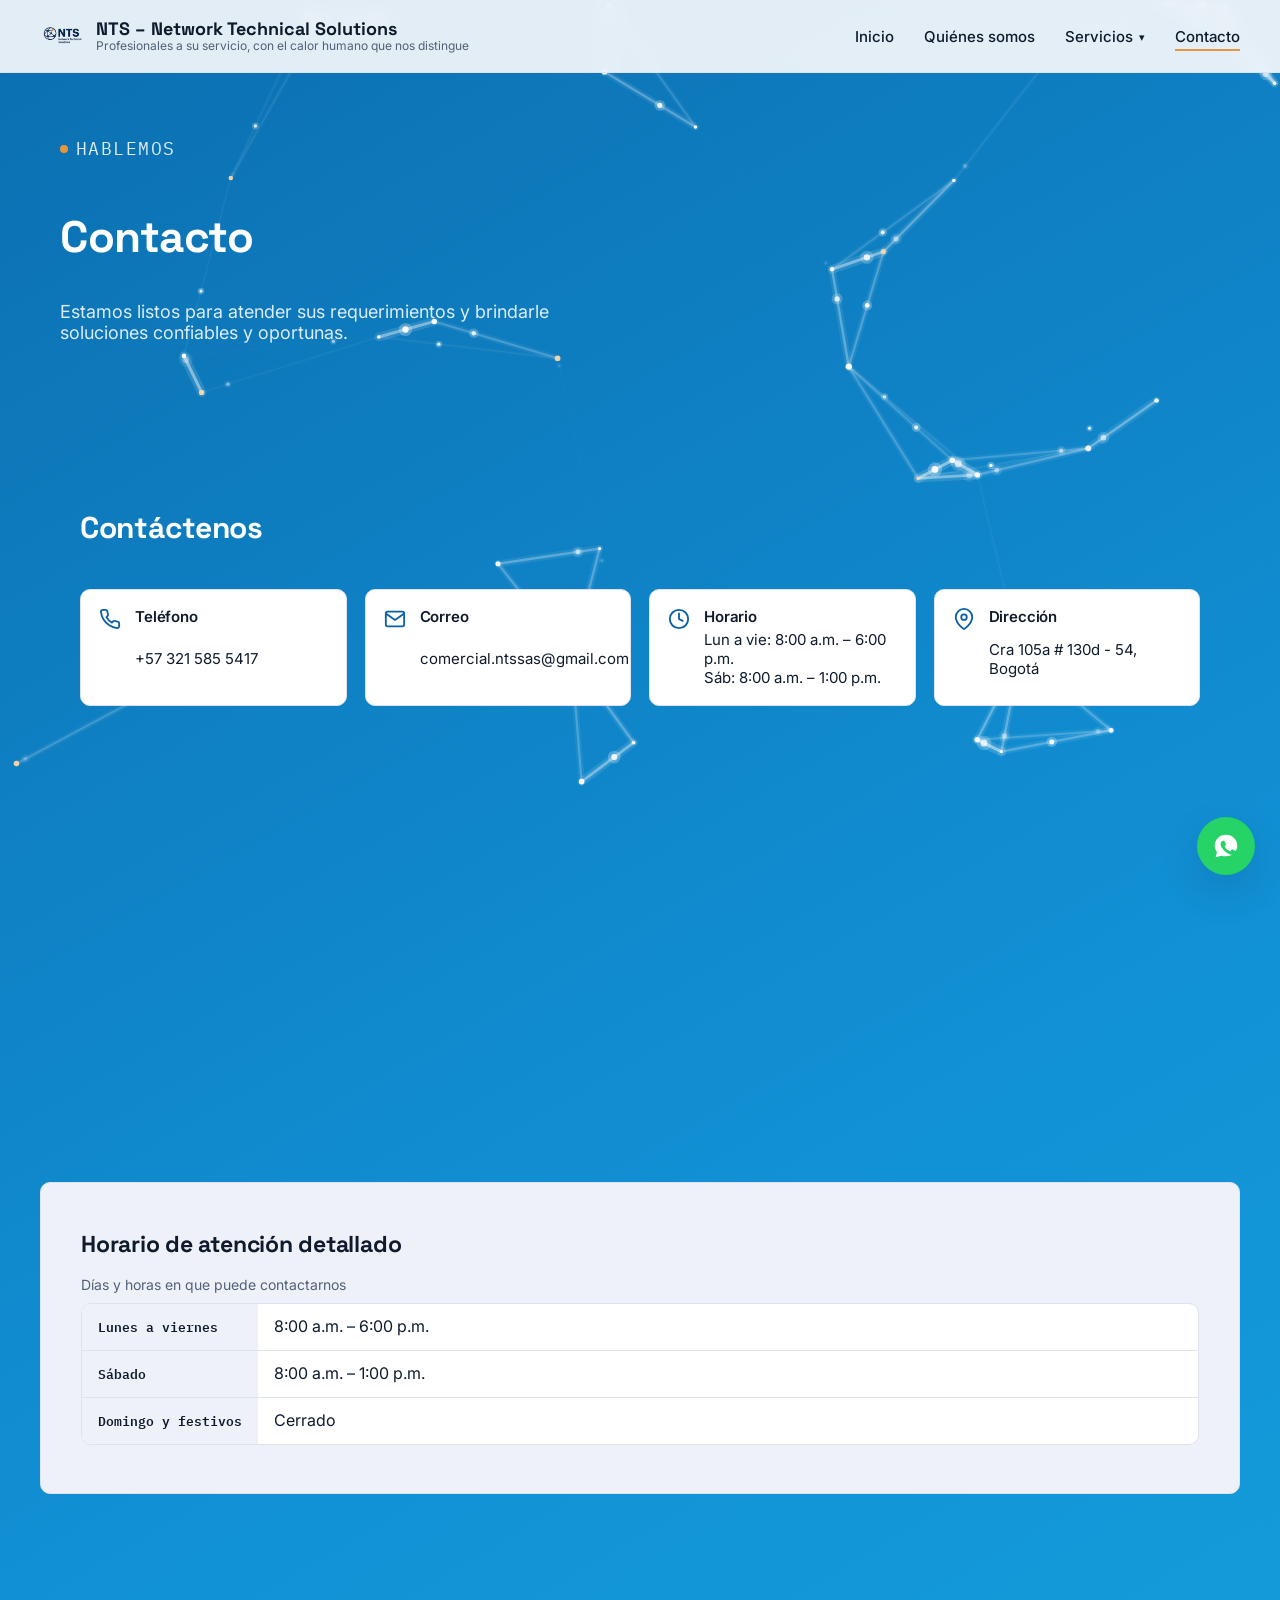
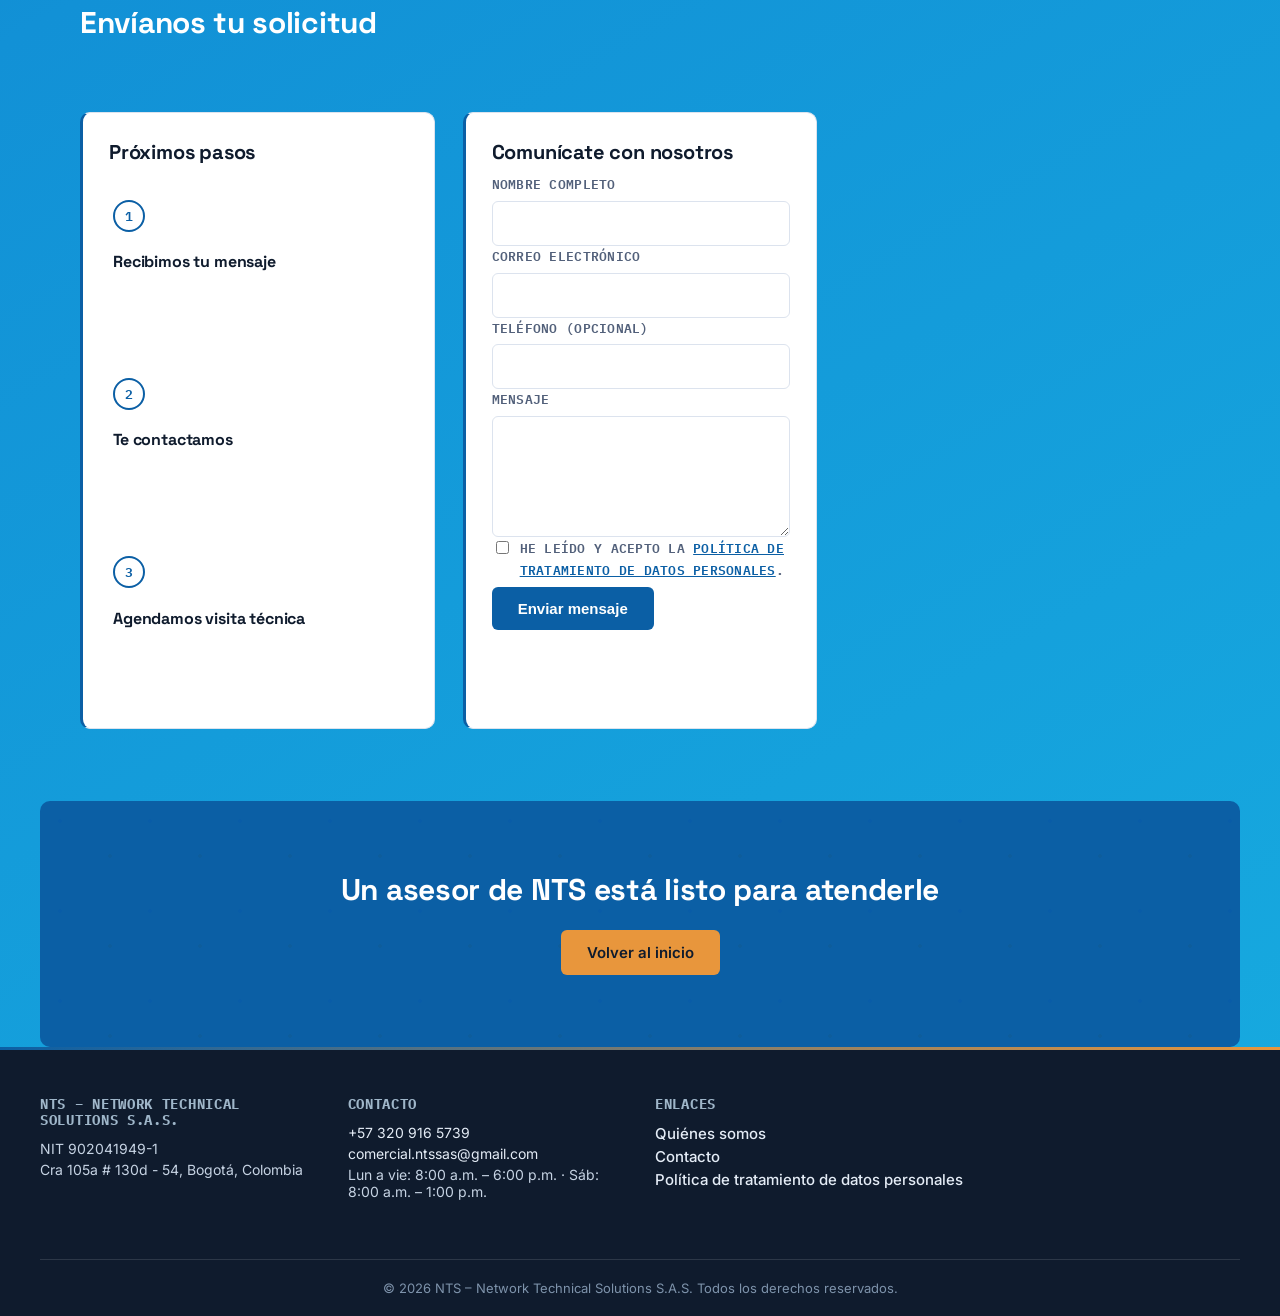
==== commit ef688099: "Update contacto.html" ====
--- a/contacto.html
+++ b/contacto.html
@@ -253,7 +253,7 @@
     <section>
         <h3>Contacto</h3>
         <address>
-            <p><a href="tel:+573215855417">+57 321 585 5417</a></p>
+            <p><a href="tel:+573209165739">+57 320 916 5739</a></p>
             <p><a href="mailto:comercial.ntssas@gmail.com">comercial.ntssas@gmail.com</a></p>
             <p>Lun a vie: 8:00 a.m. &ndash; 6:00 p.m. &middot; S&aacute;b: 8:00 a.m. &ndash; 1:00 p.m.</p>
         </address>
--- a/css/styles.css
+++ b/css/styles.css
@@ -645,9 +645,14 @@
     color: var(--color-primario);
 }
 
-.dropdown.is-open .dropdown-content,
-.dropdown:hover .dropdown-content {
+.dropdown.is-open .dropdown-content {
     display: block;
+}
+
+@media (hover: hover) and (pointer: fine) {
+    .dropdown:hover .dropdown-content {
+        display: block;
+    }
 }
 
 /* =====================
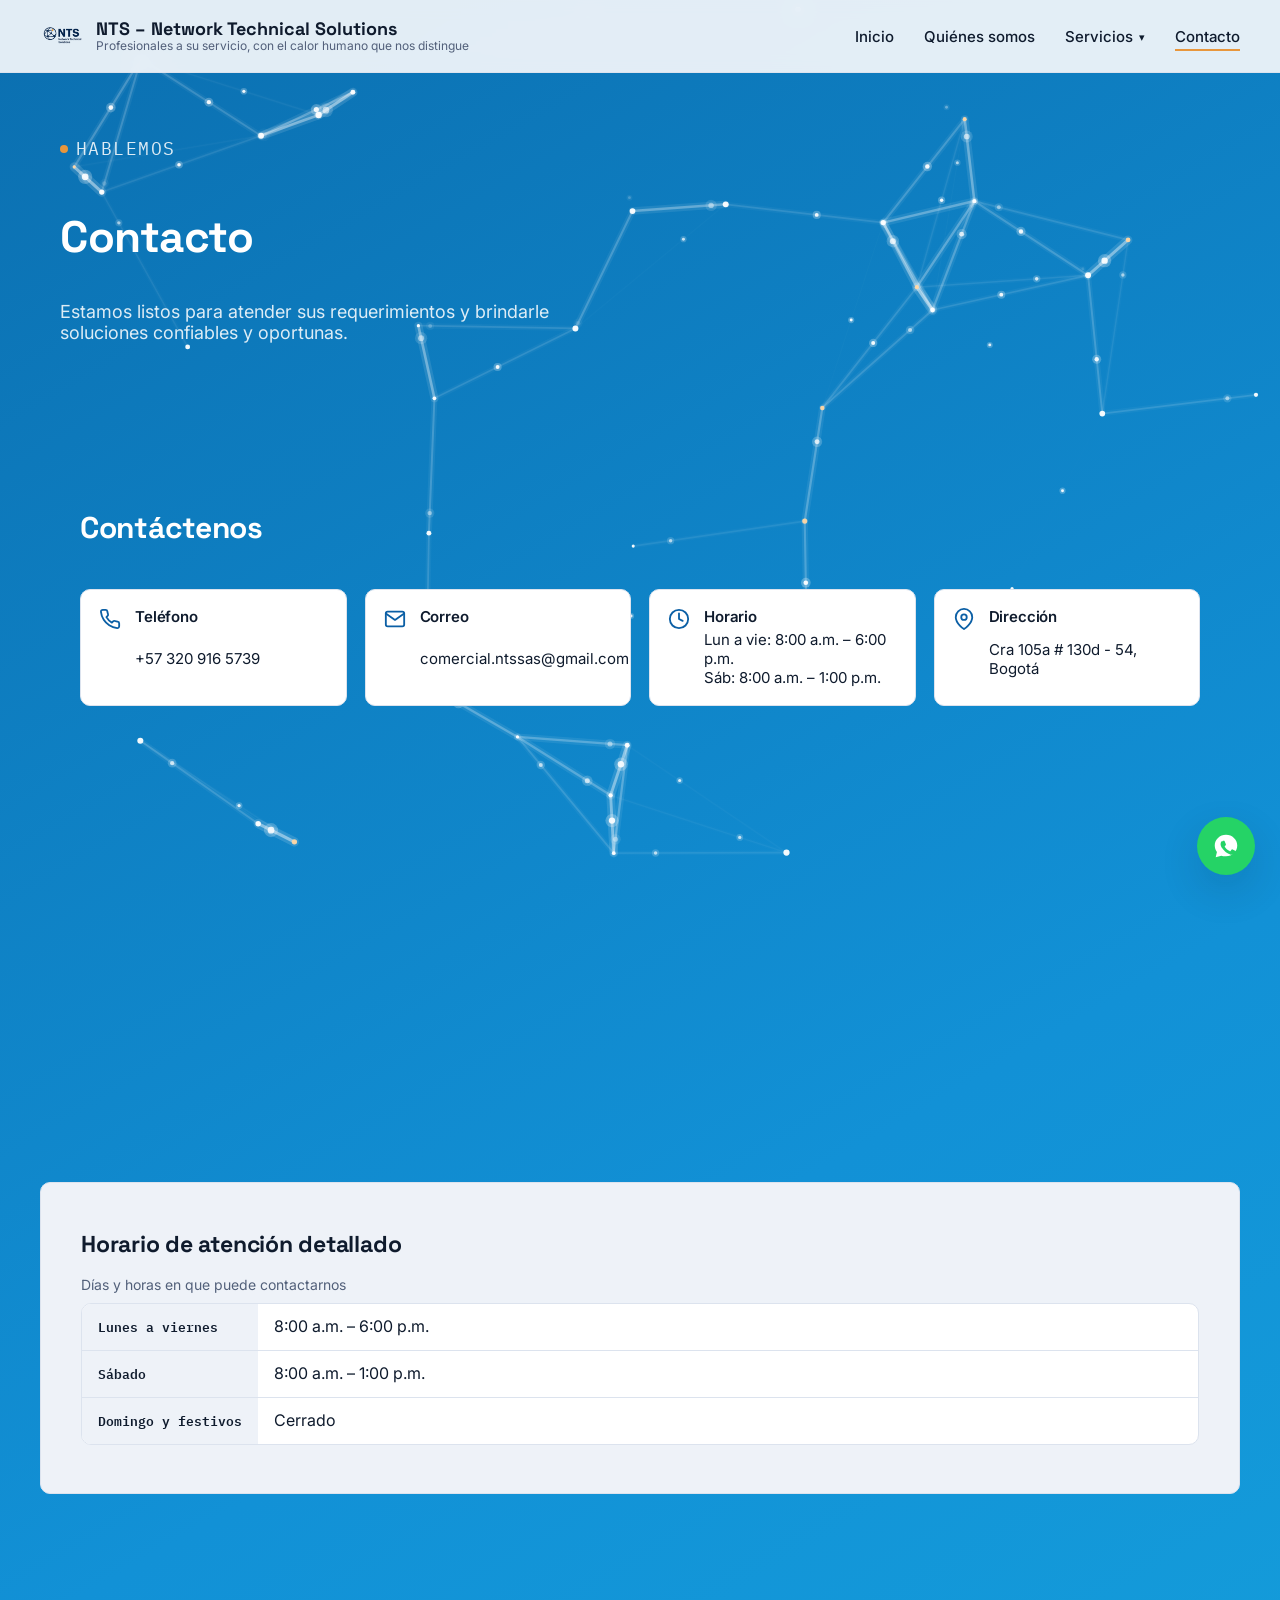
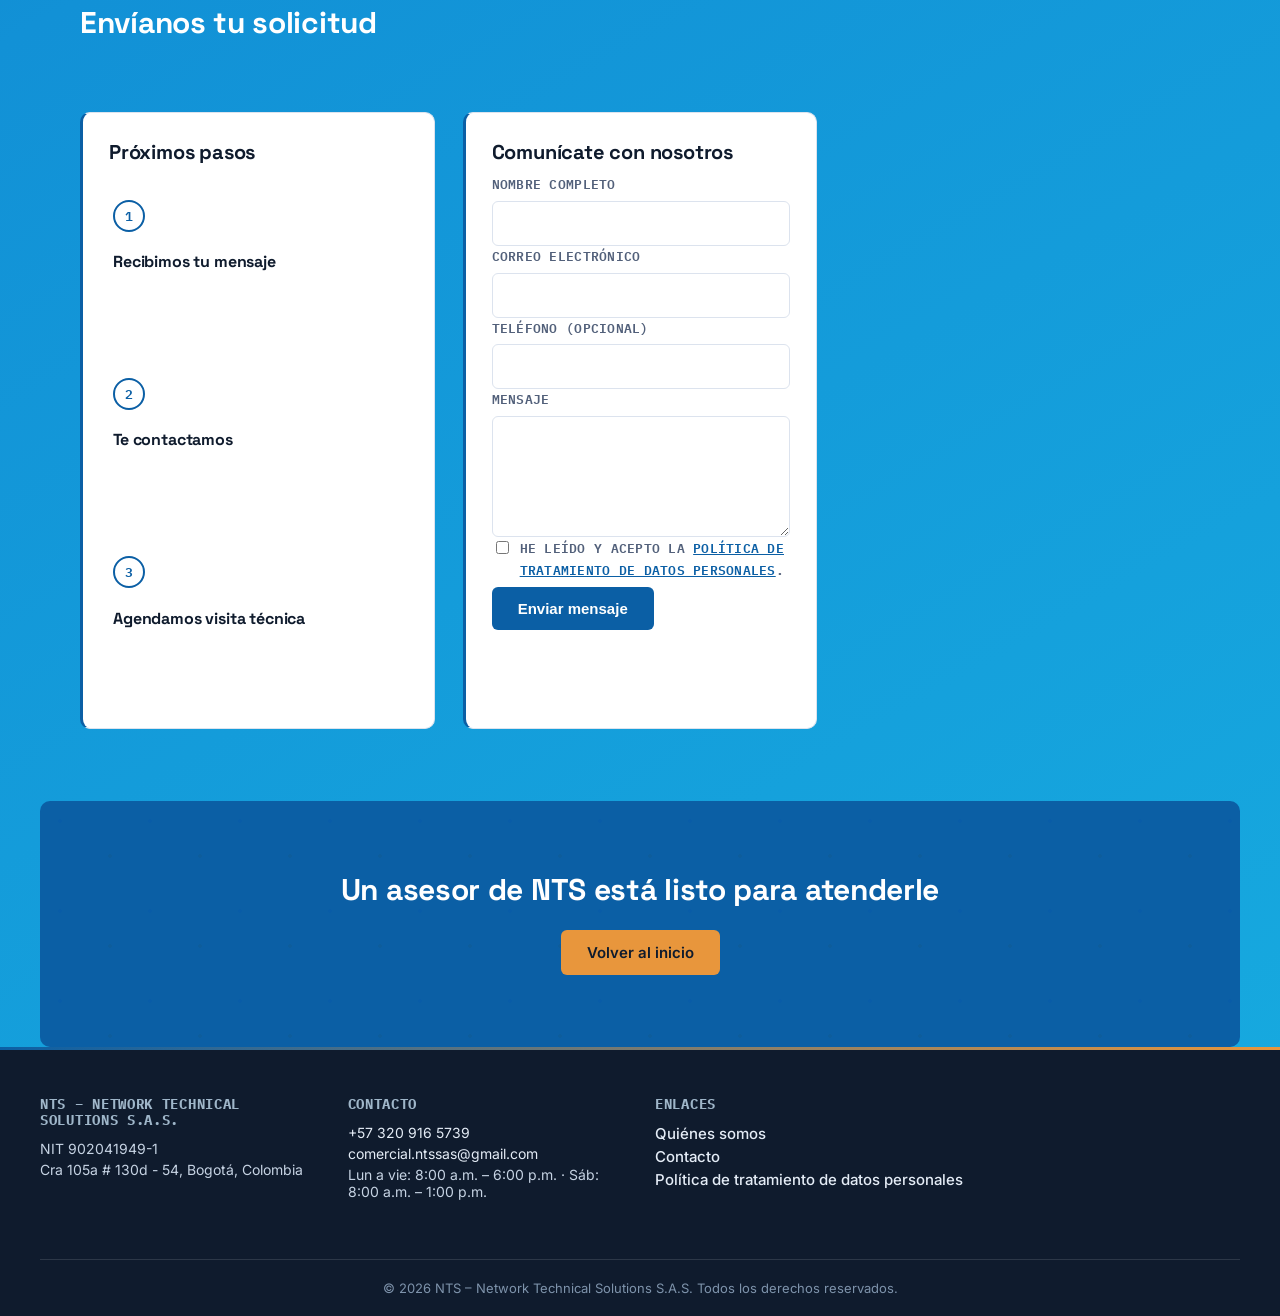
==== commit 4529e462: "Update contacto.html" ====
--- a/contacto.html
+++ b/contacto.html
@@ -40,7 +40,7 @@
       "name": "NTS \u2013 Network Technical Solutions S.A.S",
       "image": "https://ntssas.com/img/og-image.webp",
       "url": "https://ntssas.com/",
-      "telephone": "+57-321-585-5417",
+      "telephone": "+57-320-916-5739",
       "email": "comercial.ntssas@gmail.com",
       "taxID": "902041949-1",
       "priceRange": "$$",
@@ -123,7 +123,7 @@
         <li class="contact-card">
             <svg class="icon" viewBox="0 0 24 24" fill="none" stroke="currentColor" stroke-width="2" stroke-linecap="round" stroke-linejoin="round" aria-hidden="true"><path d="M22 16.92v3a2 2 0 0 1-2.18 2 19.79 19.79 0 0 1-8.63-3.07 19.5 19.5 0 0 1-6-6 19.79 19.79 0 0 1-3.07-8.67A2 2 0 0 1 4.11 2h3a2 2 0 0 1 2 1.72c.127.96.362 1.903.7 2.81a2 2 0 0 1-.45 2.11L8.09 9.91a16 16 0 0 0 6 6l1.27-1.27a2 2 0 0 1 2.11-.45c.907.338 1.85.573 2.81.7A2 2 0 0 1 22 16.92z"/></svg>
             <h3>Tel&eacute;fono</h3>
-            <p><a href="tel:+573215855417">+57 321 585 5417</a></p>
+            <p><a href="tel:+573209165739">+57 320 916 5739</a></p>
         </li>
         <li class="contact-card">
             <svg class="icon" viewBox="0 0 24 24" fill="none" stroke="currentColor" stroke-width="2" stroke-linecap="round" stroke-linejoin="round" aria-hidden="true"><path d="M4 4h16v16H4z" stroke="none"/><path d="M22 6 12 13 2 6"/><rect x="2" y="4" width="20" height="16" rx="2"/></svg>
@@ -269,7 +269,7 @@
     </p>
 </footer>
 
-<a href="https://wa.me/573215855417?text=Hola%2C%20quiero%20informaci%C3%B3n%20sobre%20los%20servicios%20de%20NTS"
+<a href="https://wa.me/573209165739?text=Hola%2C%20quiero%20informaci%C3%B3n%20sobre%20los%20servicios%20de%20NTS"
    class="whatsapp"
    target="_blank"
    rel="noopener"
